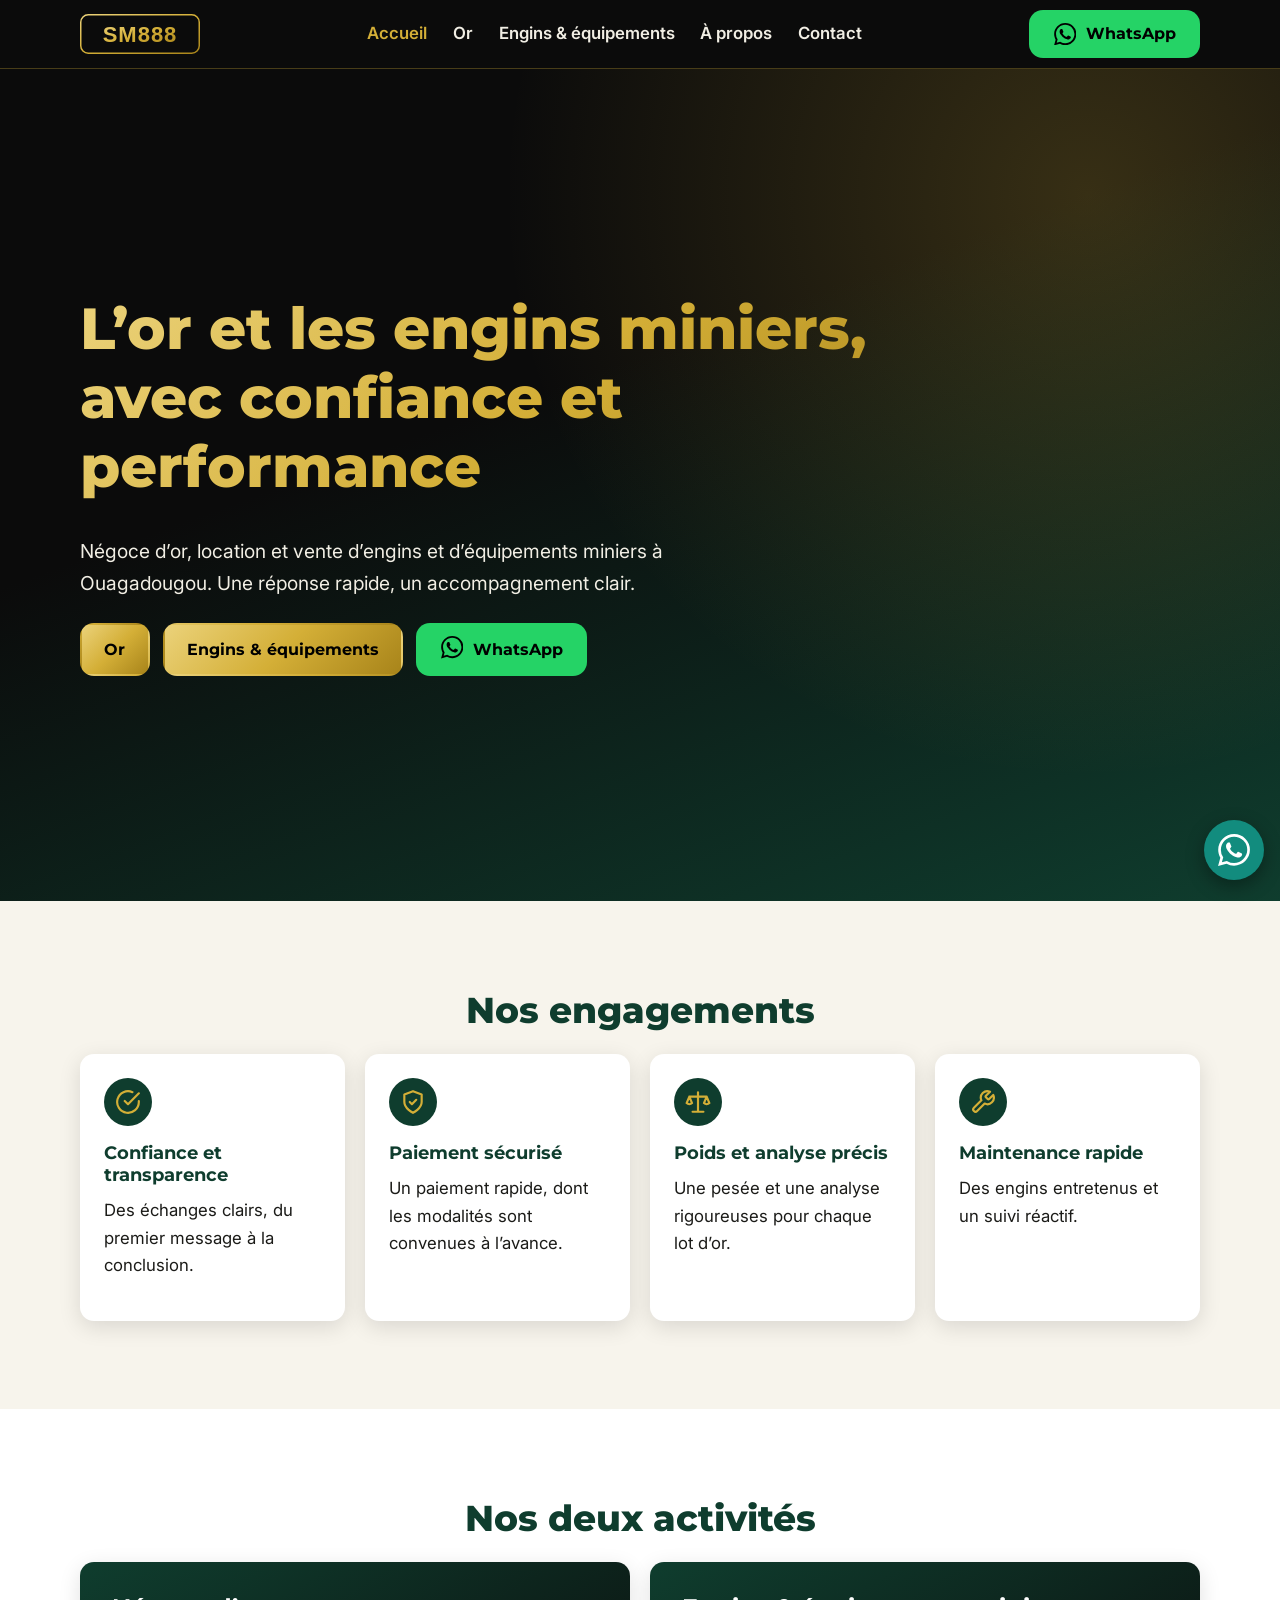
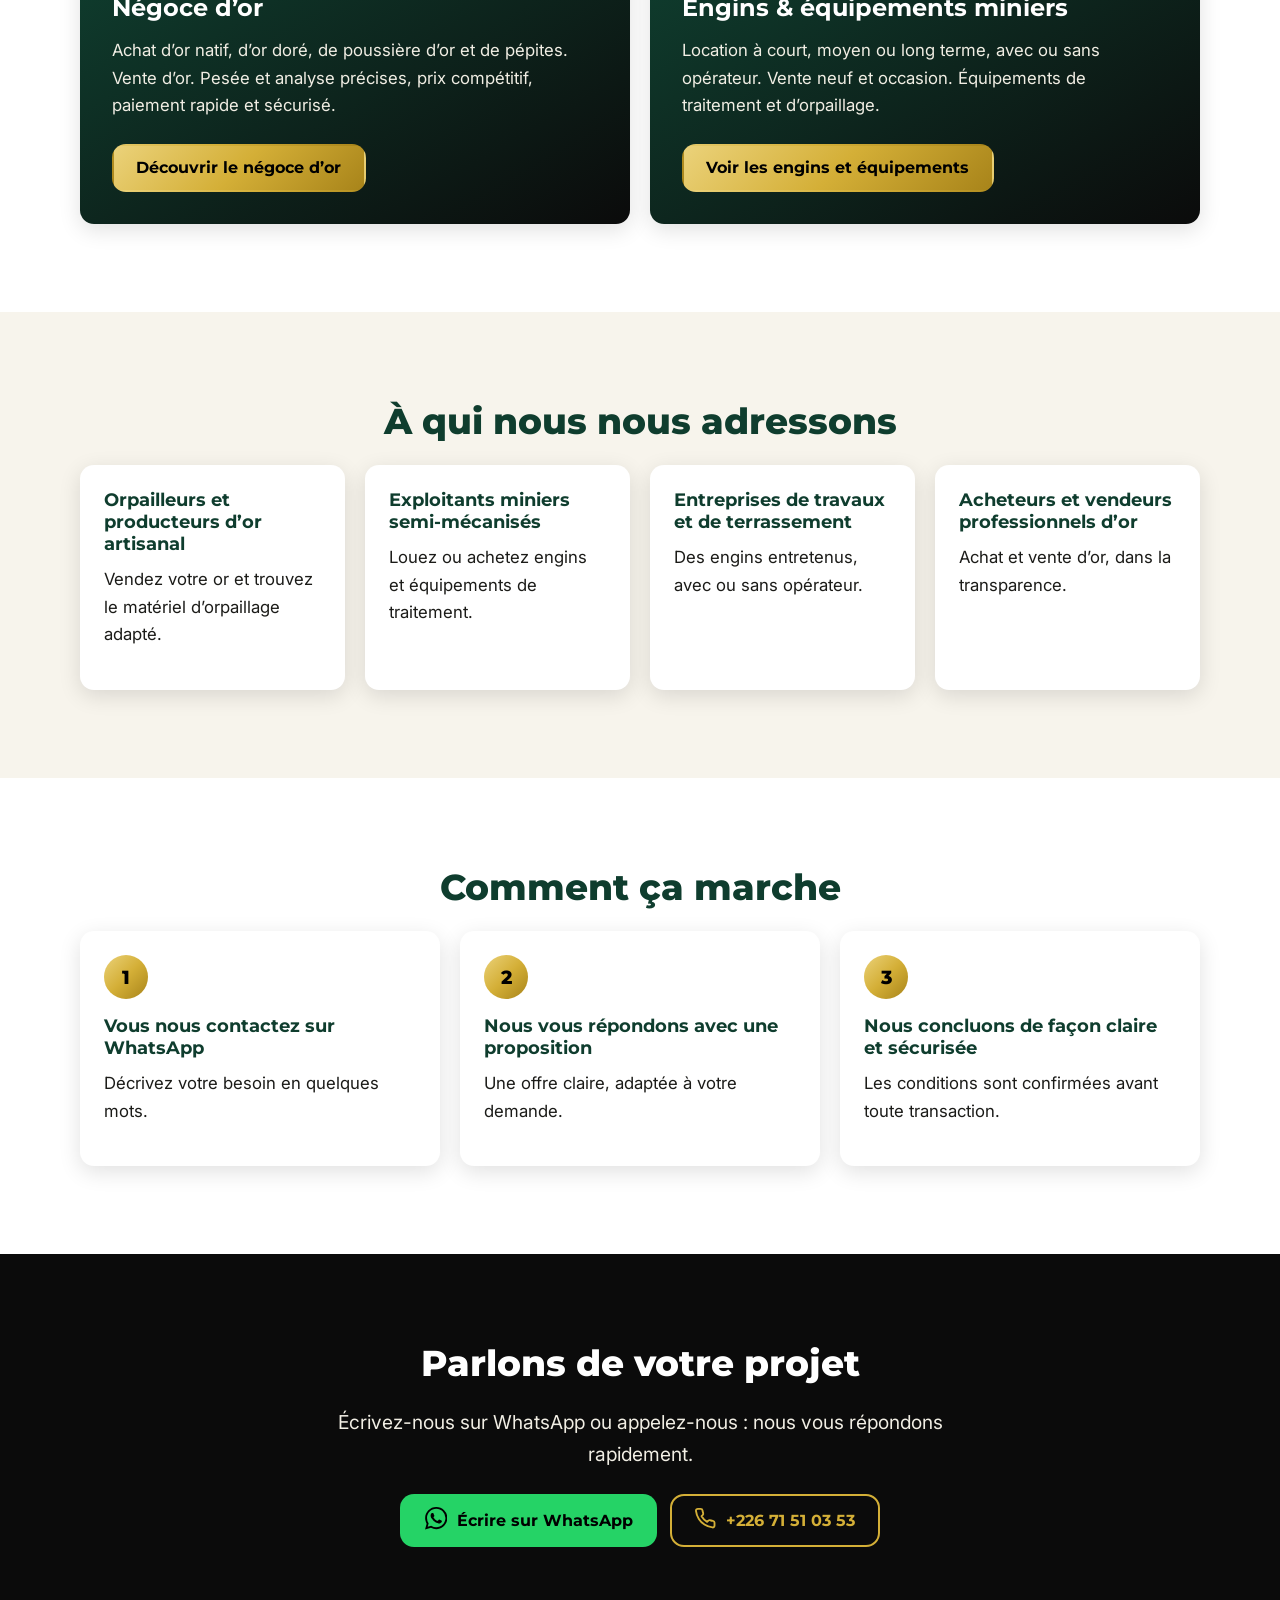
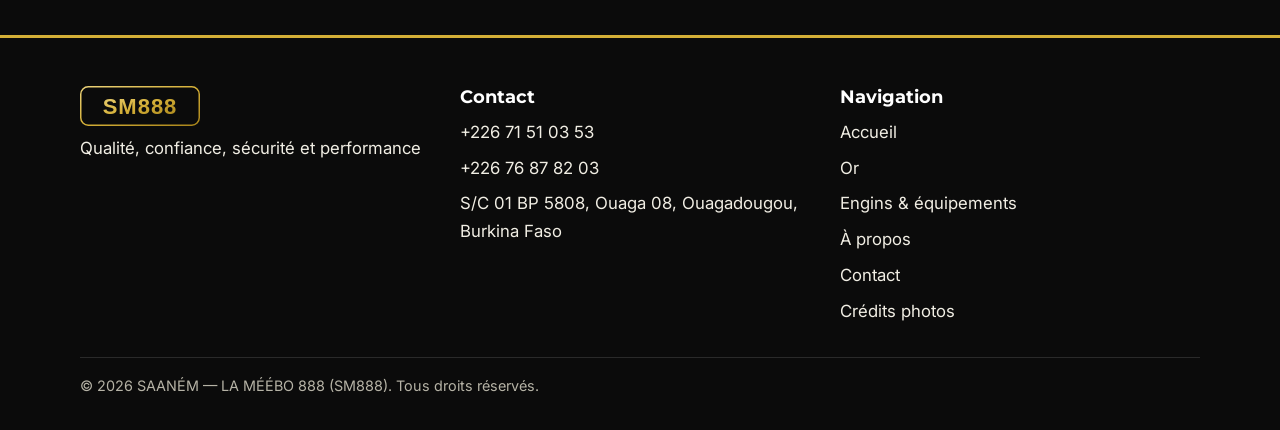
==== index.html @ 6a04d588 "first commit" ====
<!DOCTYPE html>
<html lang="fr">
<head>
<meta charset="utf-8">
<meta name="viewport" content="width=device-width,initial-scale=1">
<title>SM888 — Négoce d’or et engins miniers à Ouagadougou</title>
<meta name="description" content="SAANÉM — LA MÉÉBO 888 (SM888) : achat et vente d’or, location et vente d’engins et d’équipements miniers à Ouagadougou. Contactez-nous sur WhatsApp.">
<meta property="og:title" content="SM888 — Négoce d’or et engins miniers à Ouagadougou">
<meta property="og:description" content="SAANÉM — LA MÉÉBO 888 (SM888) : achat et vente d’or, location et vente d’engins et d’équipements miniers à Ouagadougou. Contactez-nous sur WhatsApp.">
<meta property="og:type" content="website">
<meta property="og:locale" content="fr_FR">
<meta property="og:image" content="assets/img/og.webp">
<link rel="icon" href="assets/favicon.svg" type="image/svg+xml">
<link rel="preconnect" href="https://fonts.googleapis.com">
<link rel="preconnect" href="https://fonts.gstatic.com" crossorigin>
<link rel="stylesheet" href="https://fonts.googleapis.com/css2?family=Inter:wght@400;600&family=Montserrat:wght@700;800&display=swap">
<link rel="stylesheet" href="css/style.css">
<script type="application/ld+json">{"@context":"https://schema.org","@type":"LocalBusiness","name":"SAANÉM — LA MÉÉBO 888 (SM888)","description":"Négoce d’or, location et vente d’engins et d’équipements miniers.","telephone":["+22671510353","+22676878203"],"address":{"@type":"PostalAddress","streetAddress":"S/C 01 BP 5808, Ouaga 08","addressLocality":"Ouagadougou","addressCountry":"BF"}}</script>
</head>
<body>
<a class="skip" href="#main">Aller au contenu</a>
<main id="main">

<section class="hero dark"><div class="wrap">
<h1>L’or et les engins miniers, avec confiance et performance</h1>
<p class="lead">Négoce d’or, location et vente d’engins et d’équipements miniers à Ouagadougou. Une réponse rapide, un accompagnement clair.</p>
<div class="actions">
<a class="btn btn-gold" href="or.html">Or</a>
<a class="btn btn-gold" href="engins.html">Engins &amp; équipements</a>
<a class="btn btn-wa" data-wa="general"><span data-icon="wa"></span>WhatsApp</a>
</div>
</div></section>

<section class="sec alt" aria-labelledby="t-eng"><div class="wrap">
<h2 id="t-eng" class="center">Nos engagements</h2>
<div class="grid">
<div class="card reveal"><span class="ico" data-icon="check"></span><h3>Confiance et transparence</h3><p>Des échanges clairs, du premier message à la conclusion.</p></div>
<div class="card reveal"><span class="ico" data-icon="shield"></span><h3>Paiement sécurisé</h3><p>Un paiement rapide, dont les modalités sont convenues à l’avance.</p></div>
<div class="card reveal"><span class="ico" data-icon="scale"></span><h3>Poids et analyse précis</h3><p>Une pesée et une analyse rigoureuses pour chaque lot d’or.</p></div>
<div class="card reveal"><span class="ico" data-icon="wrench"></span><h3>Maintenance rapide</h3><p>Des engins entretenus et un suivi réactif.</p></div>
</div></div></section>

<section class="sec" aria-labelledby="t-act"><div class="wrap">
<h2 id="t-act" class="center">Nos deux activités</h2>
<div class="grid g2">
<article class="card act reveal"><h3>Négoce d’or</h3><p>Achat d’or natif, d’or doré, de poussière d’or et de pépites. Vente d’or. Pesée et analyse précises, prix compétitif, paiement rapide et sécurisé.</p><div class="actions"><a class="btn btn-gold" href="or.html">Découvrir le négoce d’or</a></div></article>
<article class="card act reveal"><h3>Engins &amp; équipements miniers</h3><p>Location à court, moyen ou long terme, avec ou sans opérateur. Vente neuf et occasion. Équipements de traitement et d’orpaillage.</p><div class="actions"><a class="btn btn-gold" href="engins.html">Voir les engins et équipements</a></div></article>
</div></div></section>

<section class="sec alt" aria-labelledby="t-cib"><div class="wrap">
<h2 id="t-cib" class="center">À qui nous nous adressons</h2>
<div class="grid">
<div class="card reveal"><h3>Orpailleurs et producteurs d’or artisanal</h3><p>Vendez votre or et trouvez le matériel d’orpaillage adapté.</p></div>
<div class="card reveal"><h3>Exploitants miniers semi-mécanisés</h3><p>Louez ou achetez engins et équipements de traitement.</p></div>
<div class="card reveal"><h3>Entreprises de travaux et de terrassement</h3><p>Des engins entretenus, avec ou sans opérateur.</p></div>
<div class="card reveal"><h3>Acheteurs et vendeurs professionnels d’or</h3><p>Achat et vente d’or, dans la transparence.</p></div>
</div></div></section>

<section class="sec" aria-labelledby="t-etp"><div class="wrap">
<h2 id="t-etp" class="center">Comment ça marche</h2>
<ol class="grid etapes">
<li class="card reveal"><h3>Vous nous contactez sur WhatsApp</h3><p>Décrivez votre besoin en quelques mots.</p></li>
<li class="card reveal"><h3>Nous vous répondons avec une proposition</h3><p>Une offre claire, adaptée à votre demande.</p></li>
<li class="card reveal"><h3>Nous concluons de façon claire et sécurisée</h3><p>Les conditions sont confirmées avant toute transaction.</p></li>
</ol></div></section>

<section class="sec dark center" aria-labelledby="t-cta"><div class="wrap">
<h2 id="t-cta">Parlons de votre projet</h2>
<p class="lead">Écrivez-nous sur WhatsApp ou appelez-nous : nous vous répondons rapidement.</p>
<div class="actions">
<a class="btn btn-wa" data-wa="general"><span data-icon="wa"></span>Écrire sur WhatsApp</a>
<a class="btn btn-line" data-tel="1"><span data-icon="phone"></span><span data-cfg="PHONE_1"></span></a>
</div></div></section>

</main>
<script src="js/config.js"></script>

<script src="js/main.js"></script>
</body>
</html>
---- css/style.css ----
/* SM888 — feuille de style. Couleurs, espacements et tailles : modifier les variables ci-dessous. */
:root{--noir:#0B0B0B;--vert:#0F3D2E;--or:#D4AF37;--ivoire:#F7F4EC;--txt:#1b1b18;--mut:#55554e;--wa:#128C7E;--wa2:#25D366;
--grad:linear-gradient(135deg,#EBD27A,#D4AF37 50%,#A8841A);--r:14px;--ombre:0 6px 22px rgba(0,0,0,.12);
--t-s:.9rem;--t-m:1.05rem;--t-l:clamp(1.5rem,4vw,2.25rem);--t-xl:clamp(2rem,7vw,3.6rem);--esp:clamp(3rem,8vw,5.5rem);
--ft:'Montserrat',system-ui,sans-serif;--fb:'Inter',system-ui,sans-serif}
*,*::before,*::after{box-sizing:border-box}
[hidden]{display:none!important}
html{scroll-behavior:smooth}
body{margin:0;font:400 var(--t-m)/1.65 var(--fb);color:var(--txt);background:#fff;padding-bottom:72px}
img,svg{max-width:100%}
h1,h2,h3{font-family:var(--ft);line-height:1.2;margin:0 0 .6em;color:var(--vert)}
h1{font-size:var(--t-xl);font-weight:800}h2{font-size:var(--t-l);font-weight:800}h3{font-size:1.15rem;font-weight:700}
p{margin:0 0 1em}a{color:inherit}.mut{color:var(--mut)}
:focus-visible{outline:3px solid var(--vert);outline-offset:3px}
.dark :focus-visible,.dark:focus-visible{outline-color:var(--or)}
.skip{position:absolute;left:-999px;background:var(--or);color:#000;padding:.7rem 1rem;z-index:100}.skip:focus{left:8px;top:8px}
.wrap{width:min(1120px,100% - 2.5rem);margin-inline:auto}
.sec{padding-block:var(--esp)}.alt{background:var(--ivoire)}
.dark{background:var(--noir);color:#f1eee4}.dark h2,.dark h3{color:#fff}
.hero h1,.or-txt{background:var(--grad);-webkit-background-clip:text;background-clip:text;color:transparent}
.center{text-align:center}.lead{font-size:1.2rem;max-width:40rem}.center .lead{margin-inline:auto}
/* En-tête et menu */
.site-h{position:sticky;top:0;z-index:50;border-bottom:1px solid rgba(212,175,55,.3)}
.site-h .wrap{display:flex;align-items:center;justify-content:space-between;min-height:68px;gap:1rem}
.logo img{display:block;height:40px;width:auto}
.burger{min-width:48px;min-height:48px;background:none;border:1px solid var(--or);border-radius:var(--r);color:var(--or);cursor:pointer}
.nav{display:none;position:absolute;top:100%;left:0;right:0;background:var(--noir);flex-direction:column;padding:1rem 1.25rem 1.5rem;border-bottom:1px solid rgba(212,175,55,.3)}
.nav.open{display:flex}
.nav a{display:flex;align-items:center;min-height:48px;text-decoration:none;font-weight:600;padding-inline:.6rem;border-radius:8px}
.nav a[aria-current=page],.nav a:hover{color:var(--or)}
.h-wa{display:none}
@media(min-width:960px){.burger{display:none}.nav{display:flex;position:static;flex-direction:row;padding:0;border:0;background:none;gap:.4rem}.h-wa{display:inline-flex}}
/* Icônes */
svg.i{width:1.4em;height:1.4em;fill:none;stroke:currentColor;stroke-width:2;stroke-linecap:round;stroke-linejoin:round;flex:none}
svg.i.f{fill:currentColor;stroke:none}
.ico{width:48px;height:48px;border-radius:50%;background:var(--vert);color:var(--or);display:grid;place-items:center;margin-bottom:1rem}
.ico svg{width:26px;height:26px}
/* Boutons */
.btn{display:inline-flex;align-items:center;justify-content:center;gap:.6rem;min-height:48px;padding:.7rem 1.4rem;border-radius:var(--r);font:700 1rem var(--ft);text-decoration:none;border:2px solid transparent;cursor:pointer;text-align:center;transition:transform .2s,box-shadow .2s}
.btn:hover{transform:translateY(-2px);box-shadow:var(--ombre)}
.btn-gold{background:var(--grad);color:#000}
.btn-line{border-color:var(--vert);color:var(--vert)}.dark .btn-line{border-color:var(--or);color:var(--or)}
.btn-wa{background:var(--wa2);color:#000}
.actions{display:flex;flex-wrap:wrap;gap:.8rem;margin-top:1.5rem}.center .actions{justify-content:center}
/* Sections */
.hero{min-height:calc(100vh - 68px);min-height:calc(100svh - 68px);display:flex;align-items:center;background:radial-gradient(circle at 85% 15%,rgba(212,175,55,.22),transparent 45%),linear-gradient(160deg,var(--noir) 40%,var(--vert))}
.hero h1{max-width:16em}.hero-s{min-height:0;padding-block:var(--esp)}
.grid{display:grid;gap:1.25rem;grid-template-columns:repeat(auto-fit,minmax(min(100%,250px),1fr))}
.g2{grid-template-columns:repeat(auto-fit,minmax(min(100%,320px),1fr))}
.card{background:#fff;border-radius:var(--r);box-shadow:var(--ombre);padding:1.5rem;transition:transform .25s,box-shadow .25s}
.card:hover{transform:translateY(-4px);box-shadow:0 12px 30px rgba(0,0,0,.18)}
.act{background:linear-gradient(150deg,var(--vert),var(--noir));color:#f1eee4;padding:2rem}.act h3{color:#fff;font-size:1.5rem}
.etapes{list-style:none;padding:0;margin:0;counter-reset:e}.etapes li{counter-increment:e}
.etapes li::before{content:counter(e);display:grid;place-items:center;width:44px;height:44px;border-radius:50%;background:var(--grad);color:#000;font:800 1.2rem var(--ft);margin-bottom:1rem}
.liste{padding-left:1.2rem;margin:0 0 1em}.liste li{margin-bottom:.4rem}
.encart{border-left:5px solid var(--or);background:var(--ivoire);padding:1.5rem;border-radius:var(--r)}
/* Catalogue */
.fg{display:flex;flex-wrap:wrap;gap:.6rem;align-items:center;margin-bottom:.8rem}
.chip{min-height:44px;padding:0 1.1rem;border-radius:99px;border:2px solid var(--vert);background:#fff;color:var(--vert);font:600 var(--t-s) var(--fb);cursor:pointer}
.chip[aria-pressed=true]{background:var(--vert);color:#fff}
.prod{padding:0;display:flex;flex-direction:column;overflow:hidden}
.prod img{display:block;width:100%;height:auto;aspect-ratio:4/3;object-fit:cover}
.corps{padding:1.2rem;display:flex;flex-direction:column;gap:.4rem;flex:1}.corps p{margin:0}.corps .actions{margin-top:auto;padding-top:.8rem}
.badges{display:flex;flex-wrap:wrap;gap:.4rem}
.badge{font:700 .75rem/1 var(--ft);padding:.45rem .7rem;border-radius:99px;background:var(--vert);color:#fff}.badge.o{background:var(--or);color:#000}
.prix{font-weight:700;color:var(--vert)}
/* FAQ */
details{background:#fff;border-radius:var(--r);box-shadow:var(--ombre);margin-bottom:.8rem}
summary{cursor:pointer;min-height:48px;padding:.9rem 1.2rem;font-weight:600;list-style:none;display:flex;justify-content:space-between;align-items:center;gap:1rem}
summary::-webkit-details-marker{display:none}summary::after{content:"+";font-size:1.5rem;color:var(--vert)}
details[open] summary::after{content:"–"}details p{padding:0 1.2rem;margin:0 0 1.2rem}
/* Formulaire */
form{display:grid;gap:1rem}label{font-weight:600;display:grid;gap:.35rem}
input,select,textarea{font:inherit;min-height:48px;padding:.6rem .8rem;border:2px solid #9d9a8c;border-radius:10px;width:100%;background:#fff;color:var(--txt)}
[aria-invalid=true]{border-color:#b00020}
.msg{padding:1rem;border-radius:var(--r);font-weight:600}.msg.ok{background:#e3f4e8;color:#0b4a1f}.msg.ko{background:#fde8ea;color:#7a0016}
address{font-style:normal}
/* Pied de page, barre mobile, bouton flottant */
.site-f{padding-block:3rem 2rem;border-top:3px solid var(--or)}.site-f .grid{margin-bottom:1.5rem}
.site-f a{text-decoration:none}.site-f a:hover{color:var(--or)}.site-f ul{list-style:none;padding:0;margin:0}.site-f li{margin-bottom:.5rem}
.copy{font-size:var(--t-s);color:#b6b3a6;border-top:1px solid #2a2a2a;padding-top:1rem;margin:0}
.mbar{position:fixed;inset:auto 0 0;z-index:55;display:flex;gap:.6rem;padding:.6rem;border-top:1px solid rgba(212,175,55,.4)}.mbar .btn{flex:1}
.wa-float{position:fixed;right:16px;bottom:84px;z-index:60;width:60px;height:60px;border-radius:50%;background:var(--wa);color:#fff;display:grid;place-items:center;box-shadow:0 6px 18px rgba(0,0,0,.35);animation:pulse 2.8s infinite}
.wa-float svg{width:32px;height:32px}
@keyframes pulse{0%{box-shadow:0 0 0 0 rgba(18,140,126,.55)}70%,100%{box-shadow:0 0 0 16px rgba(18,140,126,0)}}
@media(min-width:768px){.mbar{display:none}body{padding-bottom:0}.wa-float{bottom:20px}}
/* Apparition douce au défilement */
html.js .reveal{opacity:0;transform:translateY(8px);transition:opacity .3s,transform .3s}html.js .reveal.in{opacity:1;transform:none}
@media(prefers-reduced-motion:reduce){*,*::before,*::after{animation:none!important;transition:none!important;scroll-behavior:auto!important}html.js .reveal{opacity:1;transform:none}}
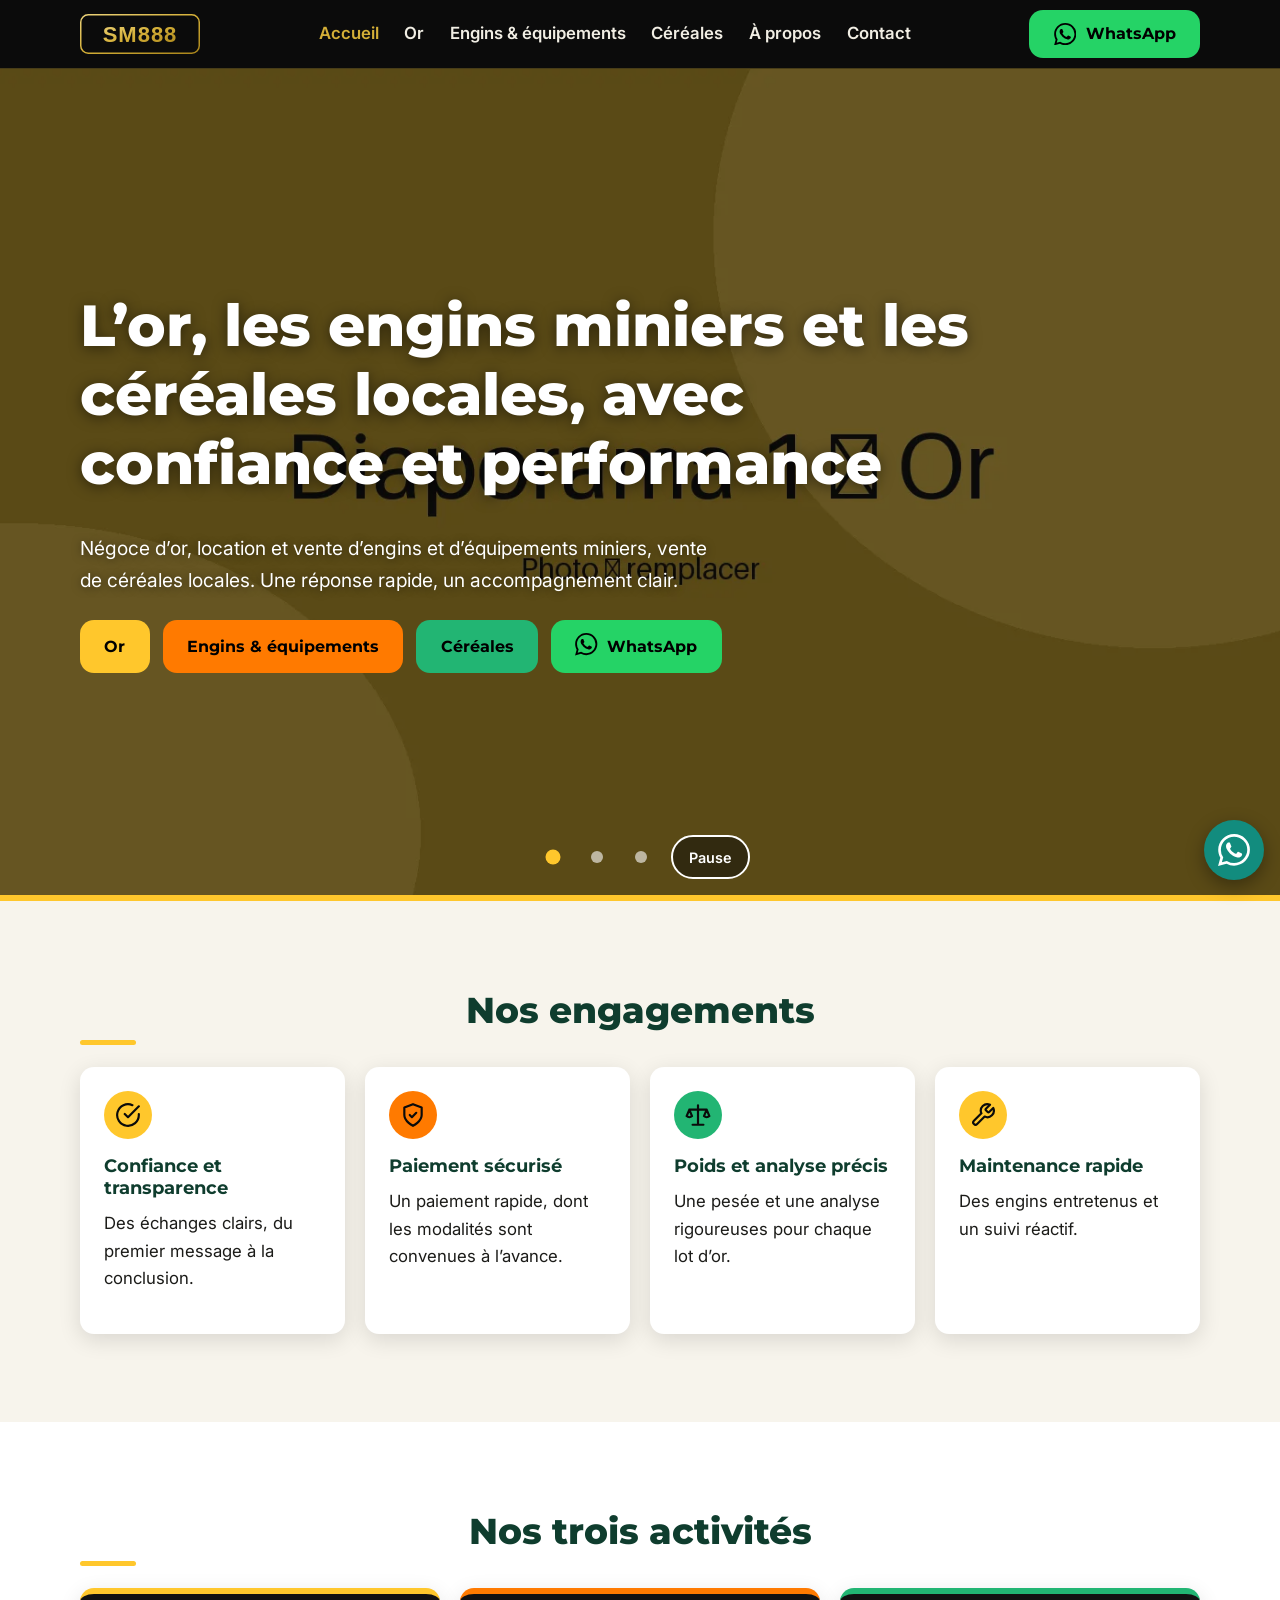
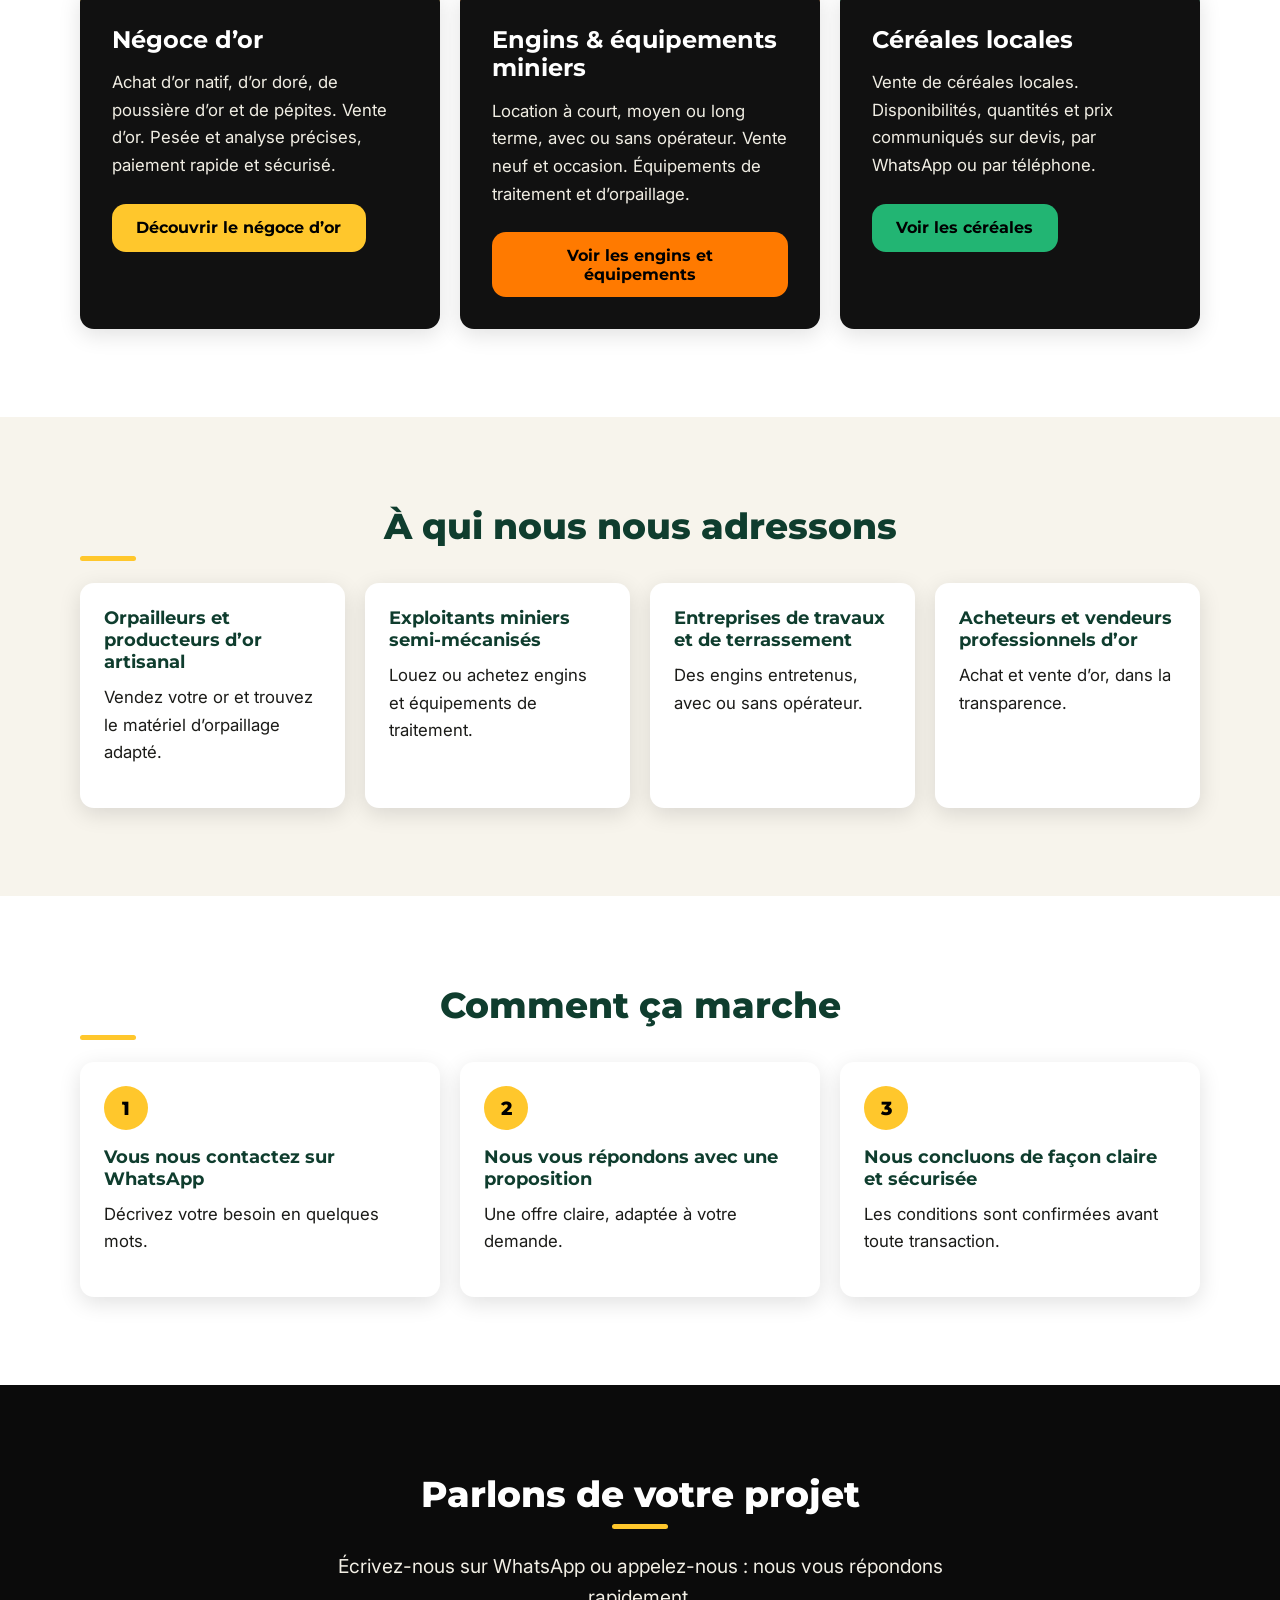
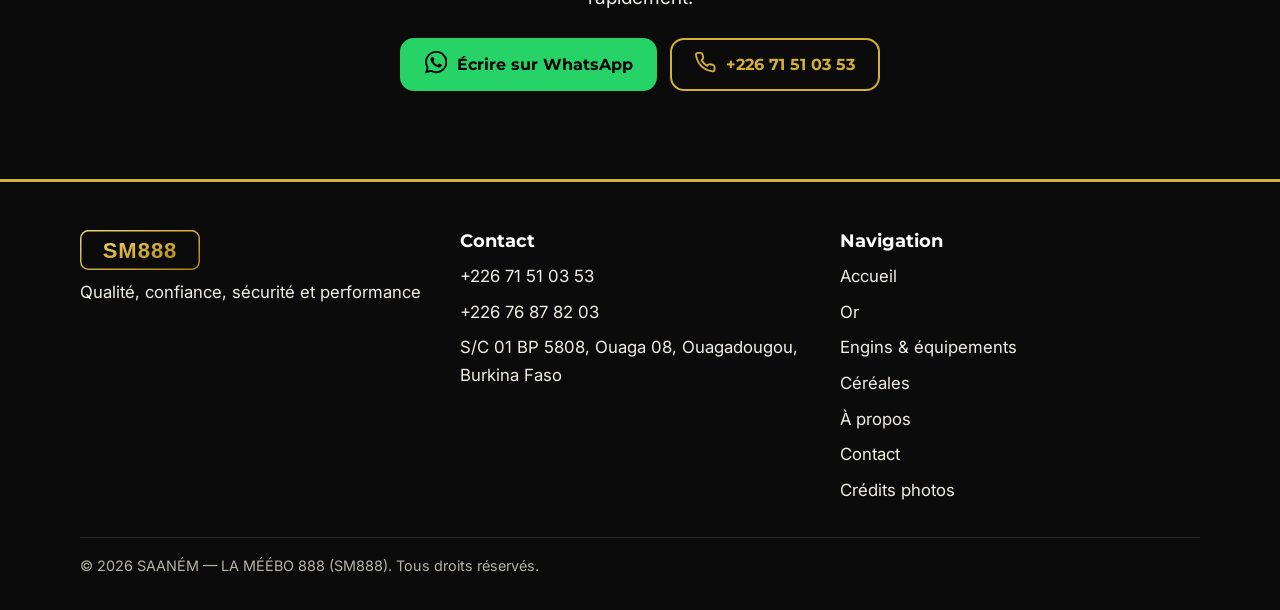
==== commit 625284ac: "cereal commit" ====
--- a/index.html
+++ b/index.html
@@ -3,10 +3,10 @@
 <head>
 <meta charset="utf-8">
 <meta name="viewport" content="width=device-width,initial-scale=1">
-<title>SM888 — Négoce d’or et engins miniers à Ouagadougou</title>
-<meta name="description" content="SAANÉM — LA MÉÉBO 888 (SM888) : achat et vente d’or, location et vente d’engins et d’équipements miniers à Ouagadougou. Contactez-nous sur WhatsApp.">
-<meta property="og:title" content="SM888 — Négoce d’or et engins miniers à Ouagadougou">
-<meta property="og:description" content="SAANÉM — LA MÉÉBO 888 (SM888) : achat et vente d’or, location et vente d’engins et d’équipements miniers à Ouagadougou. Contactez-nous sur WhatsApp.">
+<title>SM888 — Or, engins miniers et céréales locales à Ouagadougou</title>
+<meta name="description" content="SAANÉM — LA MÉÉBO 888 (SM888) : achat et vente d’or, engins et équipements miniers, céréales locales à Ouagadougou. Contactez-nous sur WhatsApp.">
+<meta property="og:title" content="SM888 — Or, engins miniers et céréales locales à Ouagadougou">
+<meta property="og:description" content="SAANÉM — LA MÉÉBO 888 (SM888) : achat et vente d’or, engins et équipements miniers, céréales locales à Ouagadougou. Contactez-nous sur WhatsApp.">
 <meta property="og:type" content="website">
 <meta property="og:locale" content="fr_FR">
 <meta property="og:image" content="assets/img/og.webp">
@@ -15,21 +15,30 @@
 <link rel="preconnect" href="https://fonts.gstatic.com" crossorigin>
 <link rel="stylesheet" href="https://fonts.googleapis.com/css2?family=Inter:wght@400;600&family=Montserrat:wght@700;800&display=swap">
 <link rel="stylesheet" href="css/style.css">
-<script type="application/ld+json">{"@context":"https://schema.org","@type":"LocalBusiness","name":"SAANÉM — LA MÉÉBO 888 (SM888)","description":"Négoce d’or, location et vente d’engins et d’équipements miniers.","telephone":["+22671510353","+22676878203"],"address":{"@type":"PostalAddress","streetAddress":"S/C 01 BP 5808, Ouaga 08","addressLocality":"Ouagadougou","addressCountry":"BF"}}</script>
+<script type="application/ld+json">{"@context":"https://schema.org","@type":"LocalBusiness","name":"SAANÉM — LA MÉÉBO 888 (SM888)","description":"Négoce d’or, engins et équipements miniers, vente de céréales locales.","telephone":["+22671510353","+22676878203"],"address":{"@type":"PostalAddress","streetAddress":"S/C 01 BP 5808, Ouaga 08","addressLocality":"Ouagadougou","addressCountry":"BF"}}</script>
 </head>
 <body>
 <a class="skip" href="#main">Aller au contenu</a>
 <main id="main">
 
-<section class="hero dark"><div class="wrap">
-<h1>L’or et les engins miniers, avec confiance et performance</h1>
-<p class="lead">Négoce d’or, location et vente d’engins et d’équipements miniers à Ouagadougou. Une réponse rapide, un accompagnement clair.</p>
+<section class="hero hero-show dark" aria-label="Nos activités en images">
+<div class="slides">
+<img class="on" src="assets/img/hero-accueil-1.webp" width="1600" height="900" alt="" fetchpriority="high">
+<img src="assets/img/hero-accueil-2.webp" width="1600" height="900" alt="" loading="lazy">
+<img src="assets/img/hero-accueil-3.webp" width="1600" height="900" alt="" loading="lazy">
+</div>
+<div class="wrap">
+<h1>L’or, les engins miniers et les céréales locales, avec confiance et performance</h1>
+<p class="lead">Négoce d’or, location et vente d’engins et d’équipements miniers, vente de céréales locales. Une réponse rapide, un accompagnement clair.</p>
 <div class="actions">
-<a class="btn btn-gold" href="or.html">Or</a>
-<a class="btn btn-gold" href="engins.html">Engins &amp; équipements</a>
+<a class="btn btn-c" style="--c:var(--vif-or)" href="or.html">Or</a>
+<a class="btn btn-c" style="--c:var(--vif-orange)" href="engins.html">Engins &amp; équipements</a>
+<a class="btn btn-c" style="--c:var(--vif-vert)" href="cereales.html">Céréales</a>
 <a class="btn btn-wa" data-wa="general"><span data-icon="wa"></span>WhatsApp</a>
 </div>
-</div></section>
+</div>
+<div class="show-ctl"><div class="dots"><button type="button" aria-label="Image 1 sur 3" aria-current="true"></button><button type="button" aria-label="Image 2 sur 3" aria-current="false"></button><button type="button" aria-label="Image 3 sur 3" aria-current="false"></button></div><button class="pause" type="button" aria-label="Mettre le diaporama en pause">Pause</button></div>
+</section>
 
 <section class="sec alt" aria-labelledby="t-eng"><div class="wrap">
 <h2 id="t-eng" class="center">Nos engagements</h2>
@@ -41,10 +50,11 @@
 </div></div></section>
 
 <section class="sec" aria-labelledby="t-act"><div class="wrap">
-<h2 id="t-act" class="center">Nos deux activités</h2>
-<div class="grid g2">
-<article class="card act reveal"><h3>Négoce d’or</h3><p>Achat d’or natif, d’or doré, de poussière d’or et de pépites. Vente d’or. Pesée et analyse précises, prix compétitif, paiement rapide et sécurisé.</p><div class="actions"><a class="btn btn-gold" href="or.html">Découvrir le négoce d’or</a></div></article>
-<article class="card act reveal"><h3>Engins &amp; équipements miniers</h3><p>Location à court, moyen ou long terme, avec ou sans opérateur. Vente neuf et occasion. Équipements de traitement et d’orpaillage.</p><div class="actions"><a class="btn btn-gold" href="engins.html">Voir les engins et équipements</a></div></article>
+<h2 id="t-act" class="center">Nos trois activités</h2>
+<div class="grid">
+<article class="card act reveal" style="--c:var(--vif-or)"><h3>Négoce d’or</h3><p>Achat d’or natif, d’or doré, de poussière d’or et de pépites. Vente d’or. Pesée et analyse précises, paiement rapide et sécurisé.</p><div class="actions"><a class="btn btn-c" href="or.html">Découvrir le négoce d’or</a></div></article>
+<article class="card act reveal" style="--c:var(--vif-orange)"><h3>Engins &amp; équipements miniers</h3><p>Location à court, moyen ou long terme, avec ou sans opérateur. Vente neuf et occasion. Équipements de traitement et d’orpaillage.</p><div class="actions"><a class="btn btn-c" href="engins.html">Voir les engins et équipements</a></div></article>
+<article class="card act reveal" style="--c:var(--vif-vert)"><h3>Céréales locales</h3><p>Vente de céréales locales. Disponibilités, quantités et prix communiqués sur devis, par WhatsApp ou par téléphone.</p><div class="actions"><a class="btn btn-c" href="cereales.html">Voir les céréales</a></div></article>
 </div></div></section>
 
 <section class="sec alt" aria-labelledby="t-cib"><div class="wrap">
--- a/css/style.css
+++ b/css/style.css
@@ -17,7 +17,7 @@
 .wrap{width:min(1120px,100% - 2.5rem);margin-inline:auto}
 .sec{padding-block:var(--esp)}.alt{background:var(--ivoire)}
 .dark{background:var(--noir);color:#f1eee4}.dark h2,.dark h3{color:#fff}
-.hero h1,.or-txt{background:var(--grad);-webkit-background-clip:text;background-clip:text;color:transparent}
+.or-txt{background:var(--grad);-webkit-background-clip:text;background-clip:text;color:transparent}
 .center{text-align:center}.lead{font-size:1.2rem;max-width:40rem}.center .lead{margin-inline:auto}
 /* En-tête et menu */
 .site-h{position:sticky;top:0;z-index:50;border-bottom:1px solid rgba(212,175,55,.3)}
@@ -29,11 +29,11 @@
 .nav a{display:flex;align-items:center;min-height:48px;text-decoration:none;font-weight:600;padding-inline:.6rem;border-radius:8px}
 .nav a[aria-current=page],.nav a:hover{color:var(--or)}
 .h-wa{display:none}
-@media(min-width:960px){.burger{display:none}.nav{display:flex;position:static;flex-direction:row;padding:0;border:0;background:none;gap:.4rem}.h-wa{display:inline-flex}}
+@media(min-width:1100px){.burger{display:none}.nav{display:flex;position:static;flex-direction:row;padding:0;border:0;background:none;gap:.4rem}.h-wa{display:inline-flex}}
 /* Icônes */
 svg.i{width:1.4em;height:1.4em;fill:none;stroke:currentColor;stroke-width:2;stroke-linecap:round;stroke-linejoin:round;flex:none}
 svg.i.f{fill:currentColor;stroke:none}
-.ico{width:48px;height:48px;border-radius:50%;background:var(--vert);color:var(--or);display:grid;place-items:center;margin-bottom:1rem}
+.ico{width:48px;height:48px;border-radius:50%;background:var(--acc);color:#0B0B0B;display:grid;place-items:center;margin-bottom:1rem}
 .ico svg{width:26px;height:26px}
 /* Boutons */
 .btn{display:inline-flex;align-items:center;justify-content:center;gap:.6rem;min-height:48px;padding:.7rem 1.4rem;border-radius:var(--r);font:700 1rem var(--ft);text-decoration:none;border:2px solid transparent;cursor:pointer;text-align:center;transition:transform .2s,box-shadow .2s}
@@ -43,15 +43,15 @@
 .btn-wa{background:var(--wa2);color:#000}
 .actions{display:flex;flex-wrap:wrap;gap:.8rem;margin-top:1.5rem}.center .actions{justify-content:center}
 /* Sections */
-.hero{min-height:calc(100vh - 68px);min-height:calc(100svh - 68px);display:flex;align-items:center;background:radial-gradient(circle at 85% 15%,rgba(212,175,55,.22),transparent 45%),linear-gradient(160deg,var(--noir) 40%,var(--vert))}
+.hero{min-height:calc(100vh - 68px);min-height:calc(100svh - 68px);display:flex;align-items:center;background:var(--noir);border-bottom:6px solid var(--acc)}
 .hero h1{max-width:16em}.hero-s{min-height:0;padding-block:var(--esp)}
 .grid{display:grid;gap:1.25rem;grid-template-columns:repeat(auto-fit,minmax(min(100%,250px),1fr))}
 .g2{grid-template-columns:repeat(auto-fit,minmax(min(100%,320px),1fr))}
 .card{background:#fff;border-radius:var(--r);box-shadow:var(--ombre);padding:1.5rem;transition:transform .25s,box-shadow .25s}
 .card:hover{transform:translateY(-4px);box-shadow:0 12px 30px rgba(0,0,0,.18)}
-.act{background:linear-gradient(150deg,var(--vert),var(--noir));color:#f1eee4;padding:2rem}.act h3{color:#fff;font-size:1.5rem}
+.act{background:#111;border-top:6px solid var(--c);color:#f1eee4;padding:2rem}.act h3{color:#fff;font-size:1.5rem}
 .etapes{list-style:none;padding:0;margin:0;counter-reset:e}.etapes li{counter-increment:e}
-.etapes li::before{content:counter(e);display:grid;place-items:center;width:44px;height:44px;border-radius:50%;background:var(--grad);color:#000;font:800 1.2rem var(--ft);margin-bottom:1rem}
+.etapes li::before{content:counter(e);display:grid;place-items:center;width:44px;height:44px;border-radius:50%;background:var(--acc);color:#000;font:800 1.2rem var(--ft);margin-bottom:1rem}
 .liste{padding-left:1.2rem;margin:0 0 1em}.liste li{margin-bottom:.4rem}
 .encart{border-left:5px solid var(--or);background:var(--ivoire);padding:1.5rem;border-radius:var(--r)}
 /* Catalogue */
@@ -87,3 +87,23 @@
 /* Apparition douce au défilement */
 html.js .reveal{opacity:0;transform:translateY(8px);transition:opacity .3s,transform .3s}html.js .reveal.in{opacity:1;transform:none}
 @media(prefers-reduced-motion:reduce){*,*::before,*::after{animation:none!important;transition:none!important;scroll-behavior:auto!important}html.js .reveal{opacity:1;transform:none}}
+/* Couleurs vives et images d’en-tête */
+:root{--vif-or:#FFC72C;--vif-orange:#FF7A00;--vif-vert:#22B573;--acc:var(--vif-or)}
+body.t-engins{--acc:var(--vif-orange)}body.t-cer{--acc:var(--vif-vert)}
+h2::after{content:"";display:block;width:56px;height:5px;border-radius:3px;background:var(--acc);margin-top:.5rem}.center h2::after{margin-inline:auto}
+.grid>.card:nth-child(3n+2) .ico{background:var(--vif-orange)}.grid>.card:nth-child(3n) .ico{background:var(--vif-vert)}
+.hero h1{color:#fff;text-shadow:0 2px 14px rgba(0,0,0,.5)}.hero .lead{color:#fff;text-shadow:0 1px 8px rgba(0,0,0,.5)}
+.hero-img{background:linear-gradient(rgba(11,11,11,.55),rgba(11,11,11,.55)),var(--bg) center/cover no-repeat var(--noir)}
+.hero-s.hero-img{min-height:clamp(320px,50vh,480px)}
+.hero-show{position:relative;overflow:hidden}.hero-show .wrap{position:relative;z-index:2}
+.hero-show::before{content:"";position:absolute;inset:0;background:rgba(11,11,11,.58);z-index:1}
+.slides{position:absolute;inset:0}.slides img{position:absolute;inset:0;width:100%;height:100%;max-width:none;object-fit:cover;opacity:0;transition:opacity 1s}.slides img.on{opacity:1}
+.show-ctl{position:absolute;z-index:3;left:0;right:0;bottom:84px;display:flex;justify-content:center;align-items:center;gap:.5rem}
+.dots{display:flex}.dots button{width:44px;height:44px;background:none;border:0;cursor:pointer;display:grid;place-items:center}
+.dots button::after{content:"";width:12px;height:12px;border-radius:50%;background:rgba(255,255,255,.6)}.dots button[aria-current=true]::after{background:var(--vif-or);transform:scale(1.25)}
+.pause{min-height:44px;padding:0 1rem;border-radius:99px;border:2px solid #fff;background:rgba(11,11,11,.5);color:#fff;font:600 var(--t-s) var(--fb);cursor:pointer}
+@media(min-width:768px){.show-ctl{bottom:16px}}
+.btn-c{background:var(--c);color:#000}
+.badge.loc{background:var(--vif-orange);color:#000}.badge.vte{background:var(--vif-vert);color:#000}
+.split{display:grid;gap:2rem;grid-template-columns:repeat(auto-fit,minmax(min(100%,320px),1fr));align-items:center}
+.fig{margin:0}.fig img{display:block;width:100%;height:auto;border-radius:var(--r);box-shadow:var(--ombre);border-bottom:6px solid var(--vif-or)}
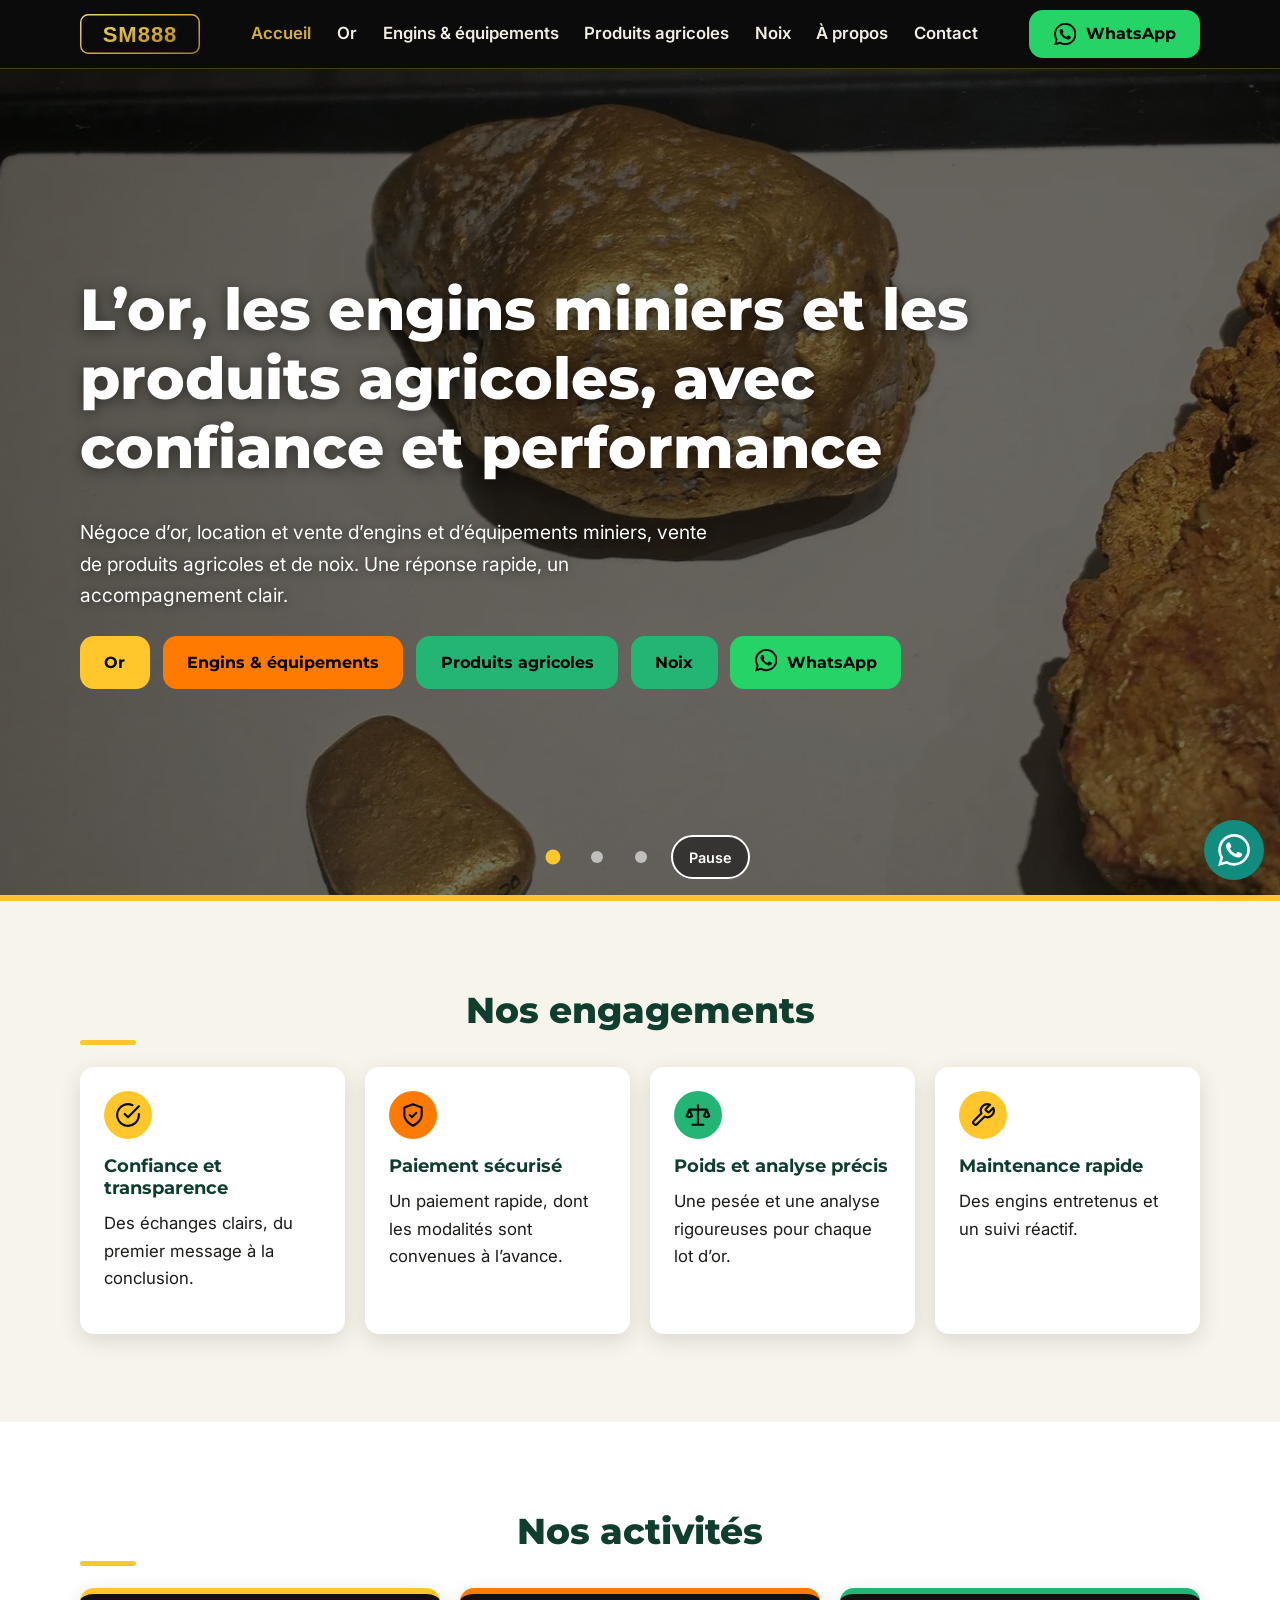
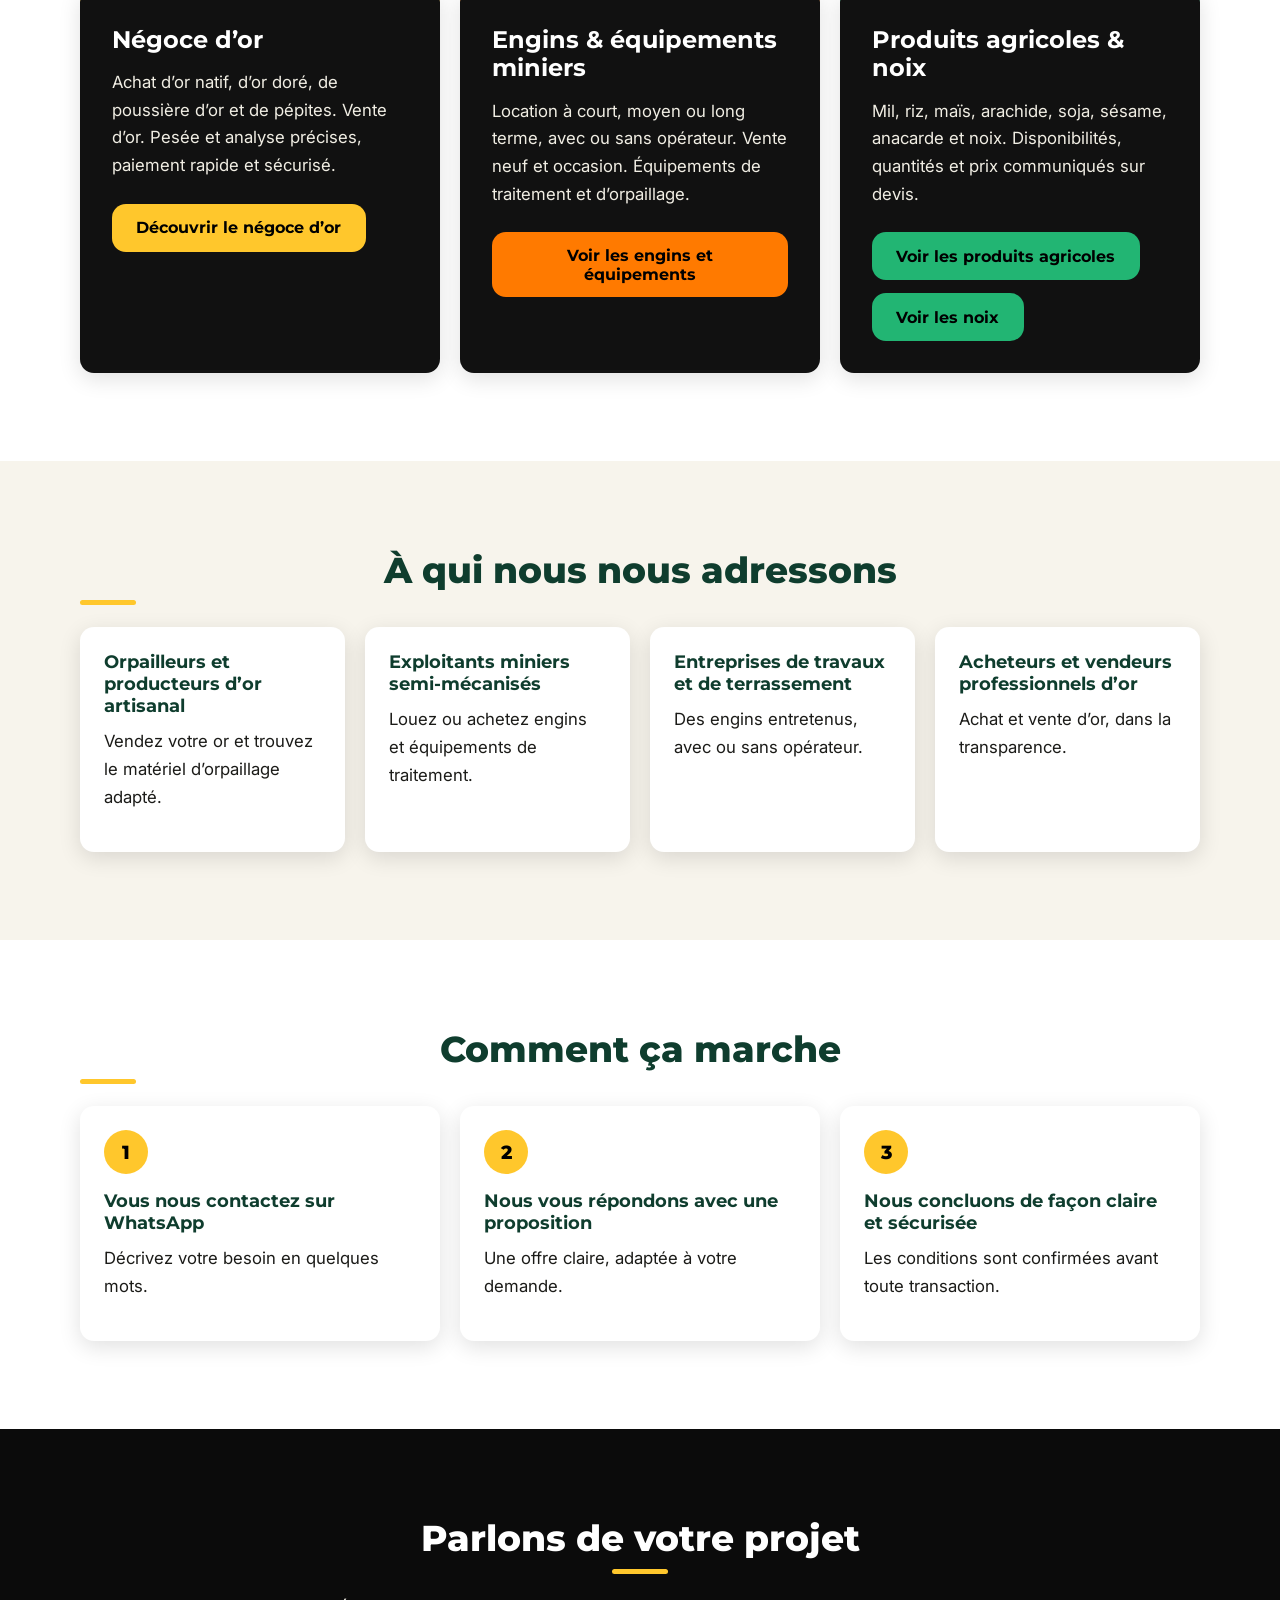
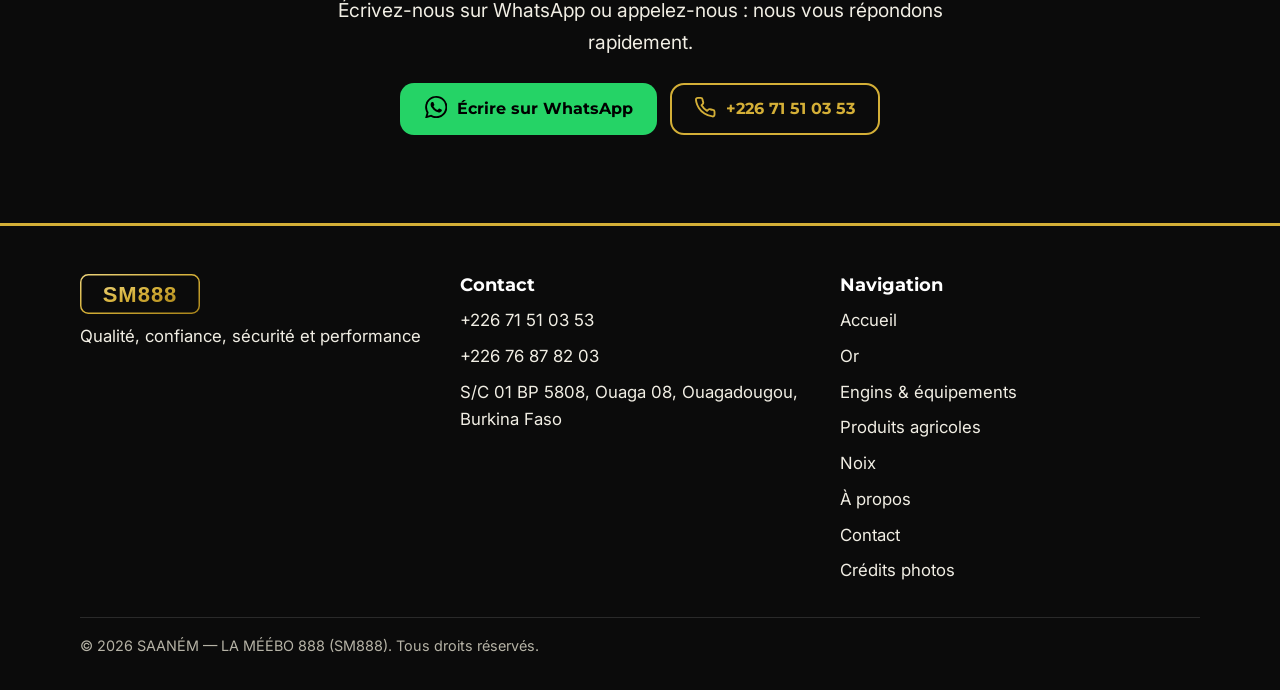
==== commit ca0b3f9e: "produit agricole" ====
--- a/index.html
+++ b/index.html
@@ -3,10 +3,10 @@
 <head>
 <meta charset="utf-8">
 <meta name="viewport" content="width=device-width,initial-scale=1">
-<title>SM888 — Or, engins miniers et céréales locales à Ouagadougou</title>
-<meta name="description" content="SAANÉM — LA MÉÉBO 888 (SM888) : achat et vente d’or, engins et équipements miniers, céréales locales à Ouagadougou. Contactez-nous sur WhatsApp.">
-<meta property="og:title" content="SM888 — Or, engins miniers et céréales locales à Ouagadougou">
-<meta property="og:description" content="SAANÉM — LA MÉÉBO 888 (SM888) : achat et vente d’or, engins et équipements miniers, céréales locales à Ouagadougou. Contactez-nous sur WhatsApp.">
+<title>SM888 — Or, engins miniers et produits agricoles à Ouagadougou</title>
+<meta name="description" content="SAANÉM — LA MÉÉBO 888 (SM888) : achat et vente d’or, engins et équipements miniers, produits agricoles et noix à Ouagadougou.">
+<meta property="og:title" content="SM888 — Or, engins miniers et produits agricoles à Ouagadougou">
+<meta property="og:description" content="SAANÉM — LA MÉÉBO 888 (SM888) : achat et vente d’or, engins et équipements miniers, produits agricoles et noix à Ouagadougou.">
 <meta property="og:type" content="website">
 <meta property="og:locale" content="fr_FR">
 <meta property="og:image" content="assets/img/og.webp">
@@ -15,7 +15,7 @@
 <link rel="preconnect" href="https://fonts.gstatic.com" crossorigin>
 <link rel="stylesheet" href="https://fonts.googleapis.com/css2?family=Inter:wght@400;600&family=Montserrat:wght@700;800&display=swap">
 <link rel="stylesheet" href="css/style.css">
-<script type="application/ld+json">{"@context":"https://schema.org","@type":"LocalBusiness","name":"SAANÉM — LA MÉÉBO 888 (SM888)","description":"Négoce d’or, engins et équipements miniers, vente de céréales locales.","telephone":["+22671510353","+22676878203"],"address":{"@type":"PostalAddress","streetAddress":"S/C 01 BP 5808, Ouaga 08","addressLocality":"Ouagadougou","addressCountry":"BF"}}</script>
+<script type="application/ld+json">{"@context":"https://schema.org","@type":"LocalBusiness","name":"SAANÉM — LA MÉÉBO 888 (SM888)","description":"Négoce d’or, engins et équipements miniers, vente de produits agricoles et de noix.","telephone":["+22671510353","+22676878203"],"address":{"@type":"PostalAddress","streetAddress":"S/C 01 BP 5808, Ouaga 08","addressLocality":"Ouagadougou","addressCountry":"BF"}}</script>
 </head>
 <body>
 <a class="skip" href="#main">Aller au contenu</a>
@@ -28,12 +28,13 @@
 <img src="assets/img/hero-accueil-3.webp" width="1600" height="900" alt="" loading="lazy">
 </div>
 <div class="wrap">
-<h1>L’or, les engins miniers et les céréales locales, avec confiance et performance</h1>
-<p class="lead">Négoce d’or, location et vente d’engins et d’équipements miniers, vente de céréales locales. Une réponse rapide, un accompagnement clair.</p>
+<h1>L’or, les engins miniers et les produits agricoles, avec confiance et performance</h1>
+<p class="lead">Négoce d’or, location et vente d’engins et d’équipements miniers, vente de produits agricoles et de noix. Une réponse rapide, un accompagnement clair.</p>
 <div class="actions">
 <a class="btn btn-c" style="--c:var(--vif-or)" href="or.html">Or</a>
 <a class="btn btn-c" style="--c:var(--vif-orange)" href="engins.html">Engins &amp; équipements</a>
-<a class="btn btn-c" style="--c:var(--vif-vert)" href="cereales.html">Céréales</a>
+<a class="btn btn-c" style="--c:var(--vif-vert)" href="produits-agricoles.html">Produits agricoles</a>
+<a class="btn btn-c" style="--c:var(--vif-vert)" href="noix.html">Noix</a>
 <a class="btn btn-wa" data-wa="general"><span data-icon="wa"></span>WhatsApp</a>
 </div>
 </div>
@@ -50,11 +51,11 @@
 </div></div></section>
 
 <section class="sec" aria-labelledby="t-act"><div class="wrap">
-<h2 id="t-act" class="center">Nos trois activités</h2>
+<h2 id="t-act" class="center">Nos activités</h2>
 <div class="grid">
 <article class="card act reveal" style="--c:var(--vif-or)"><h3>Négoce d’or</h3><p>Achat d’or natif, d’or doré, de poussière d’or et de pépites. Vente d’or. Pesée et analyse précises, paiement rapide et sécurisé.</p><div class="actions"><a class="btn btn-c" href="or.html">Découvrir le négoce d’or</a></div></article>
 <article class="card act reveal" style="--c:var(--vif-orange)"><h3>Engins &amp; équipements miniers</h3><p>Location à court, moyen ou long terme, avec ou sans opérateur. Vente neuf et occasion. Équipements de traitement et d’orpaillage.</p><div class="actions"><a class="btn btn-c" href="engins.html">Voir les engins et équipements</a></div></article>
-<article class="card act reveal" style="--c:var(--vif-vert)"><h3>Céréales locales</h3><p>Vente de céréales locales. Disponibilités, quantités et prix communiqués sur devis, par WhatsApp ou par téléphone.</p><div class="actions"><a class="btn btn-c" href="cereales.html">Voir les céréales</a></div></article>
+<article class="card act reveal" style="--c:var(--vif-vert)"><h3>Produits agricoles &amp; noix</h3><p>Mil, riz, maïs, arachide, soja, sésame, anacarde et noix. Disponibilités, quantités et prix communiqués sur devis.</p><div class="actions"><a class="btn btn-c" href="produits-agricoles.html">Voir les produits agricoles</a><a class="btn btn-c" href="noix.html">Voir les noix</a></div></article>
 </div></div></section>
 
 <section class="sec alt" aria-labelledby="t-cib"><div class="wrap">
--- a/css/style.css
+++ b/css/style.css
@@ -89,7 +89,7 @@
 @media(prefers-reduced-motion:reduce){*,*::before,*::after{animation:none!important;transition:none!important;scroll-behavior:auto!important}html.js .reveal{opacity:1;transform:none}}
 /* Couleurs vives et images d’en-tête */
 :root{--vif-or:#FFC72C;--vif-orange:#FF7A00;--vif-vert:#22B573;--acc:var(--vif-or)}
-body.t-engins{--acc:var(--vif-orange)}body.t-cer{--acc:var(--vif-vert)}
+body.t-engins{--acc:var(--vif-orange)}body.t-agri,body.t-noix{--acc:var(--vif-vert)}
 h2::after{content:"";display:block;width:56px;height:5px;border-radius:3px;background:var(--acc);margin-top:.5rem}.center h2::after{margin-inline:auto}
 .grid>.card:nth-child(3n+2) .ico{background:var(--vif-orange)}.grid>.card:nth-child(3n) .ico{background:var(--vif-vert)}
 .hero h1{color:#fff;text-shadow:0 2px 14px rgba(0,0,0,.5)}.hero .lead{color:#fff;text-shadow:0 1px 8px rgba(0,0,0,.5)}
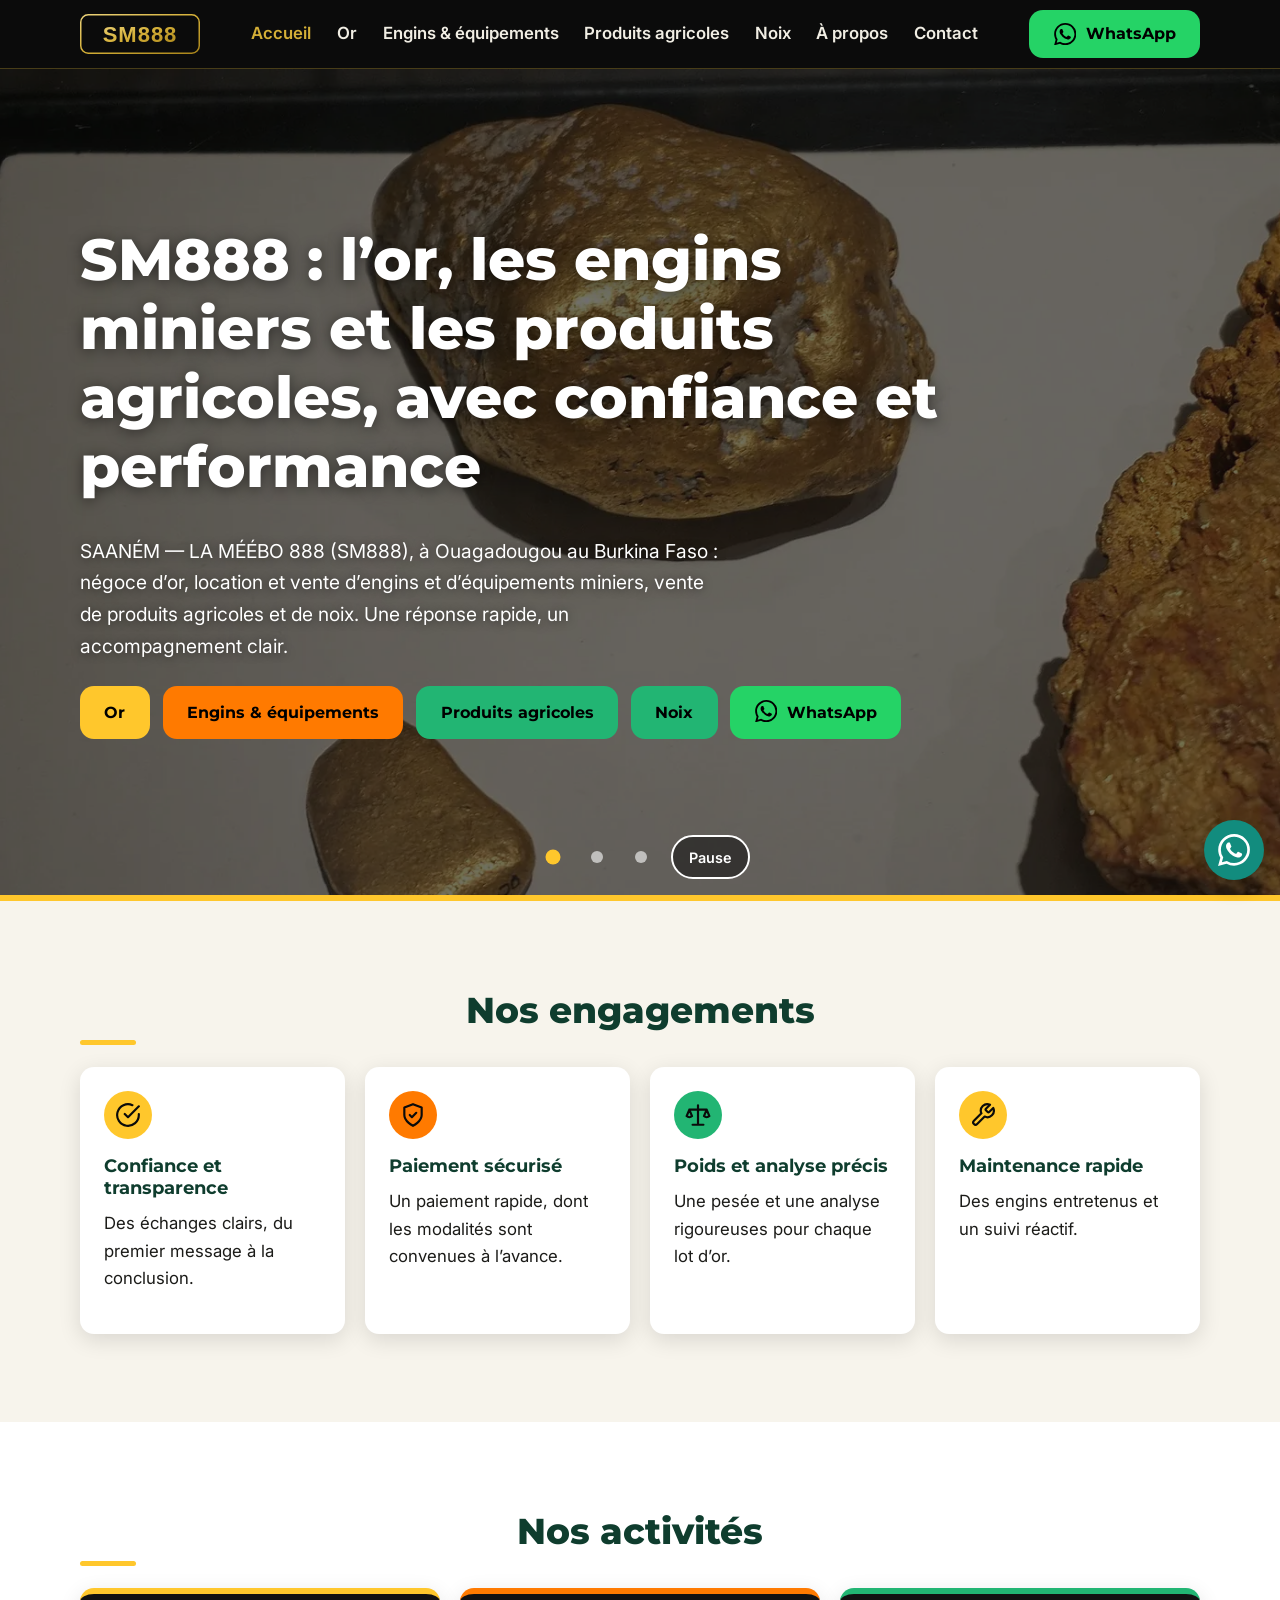
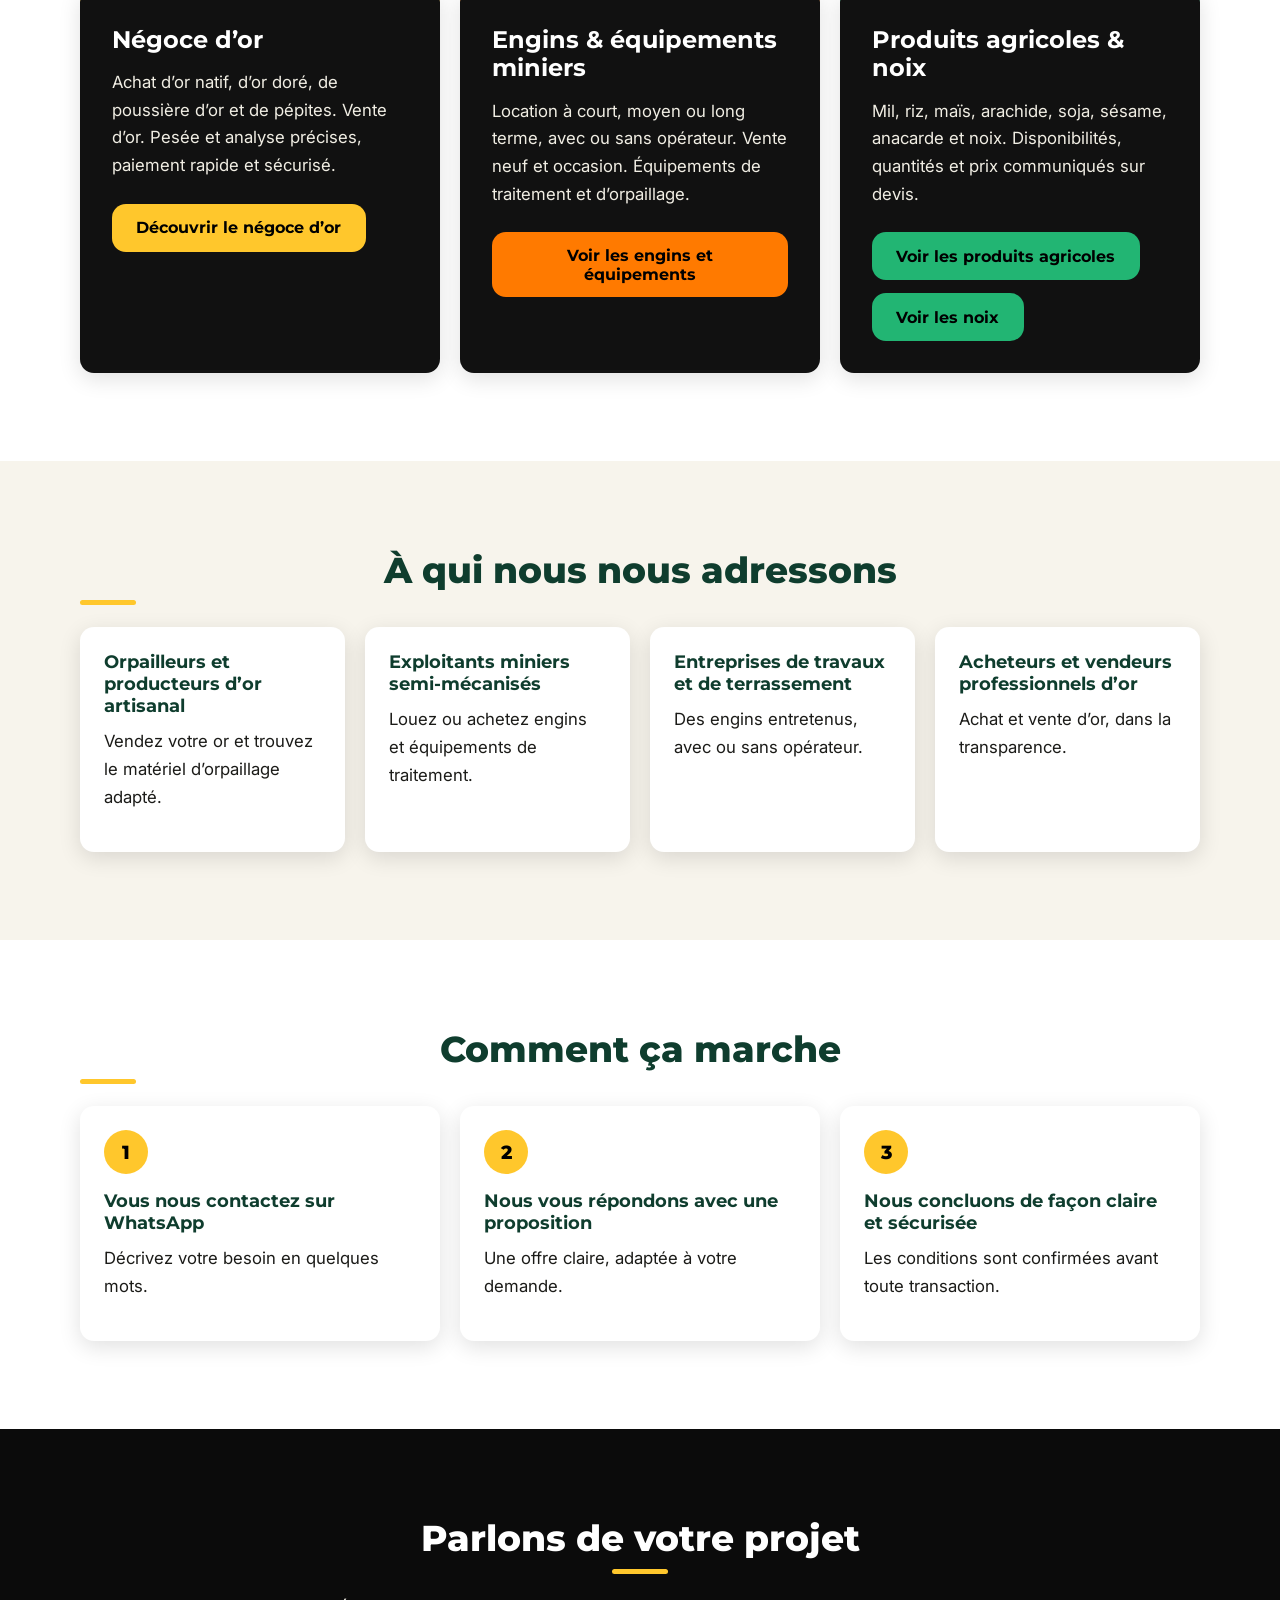
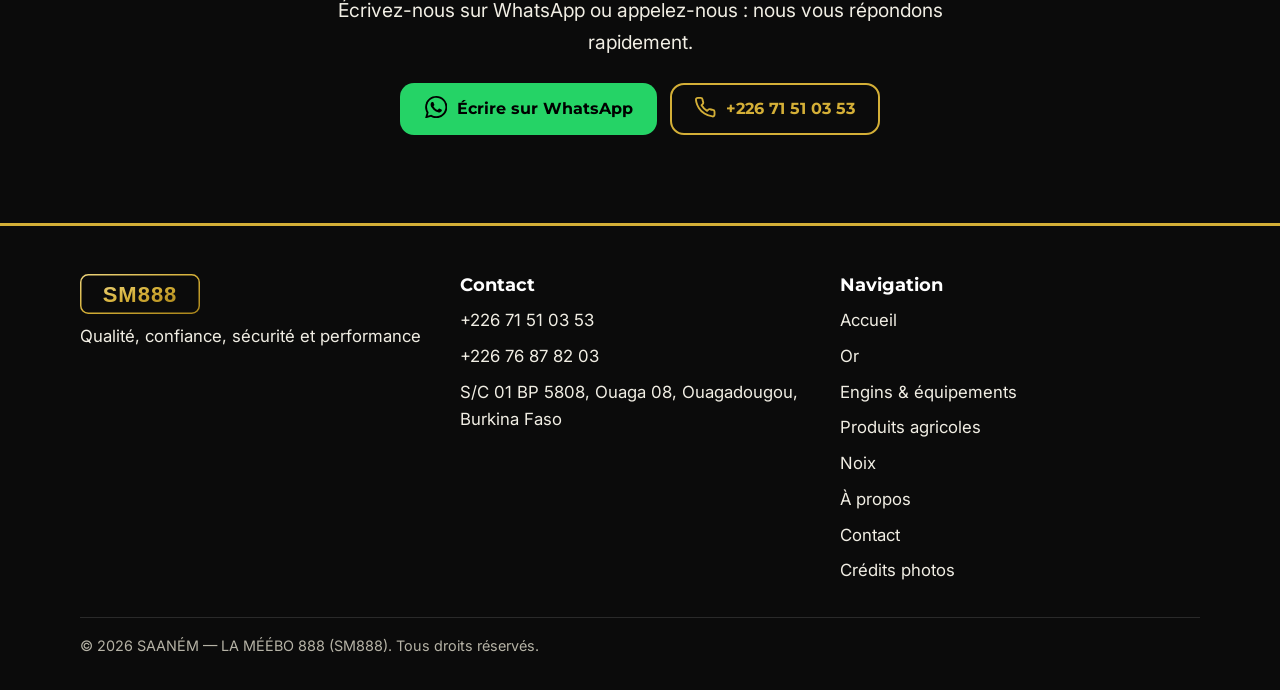
==== commit 1ffb9fe1: "Prépare le site pour l'indexation Google sur « SM888 » - Accueil : nom SM888 et localisation dans le" ====
--- a/index.html
+++ b/index.html
@@ -5,17 +5,21 @@
 <meta name="viewport" content="width=device-width,initial-scale=1">
 <title>SM888 — Or, engins miniers et produits agricoles à Ouagadougou</title>
 <meta name="description" content="SAANÉM — LA MÉÉBO 888 (SM888) : achat et vente d’or, engins et équipements miniers, produits agricoles et noix à Ouagadougou.">
+<link rel="canonical" href="https://sm888.vercel.app/">
 <meta property="og:title" content="SM888 — Or, engins miniers et produits agricoles à Ouagadougou">
 <meta property="og:description" content="SAANÉM — LA MÉÉBO 888 (SM888) : achat et vente d’or, engins et équipements miniers, produits agricoles et noix à Ouagadougou.">
 <meta property="og:type" content="website">
 <meta property="og:locale" content="fr_FR">
-<meta property="og:image" content="assets/img/og.webp">
+<meta property="og:url" content="https://sm888.vercel.app/">
+<meta property="og:site_name" content="SM888">
+<meta property="og:image" content="https://sm888.vercel.app/assets/img/og.webp">
+<meta name="twitter:card" content="summary_large_image">
 <link rel="icon" href="assets/favicon.svg" type="image/svg+xml">
 <link rel="preconnect" href="https://fonts.googleapis.com">
 <link rel="preconnect" href="https://fonts.gstatic.com" crossorigin>
 <link rel="stylesheet" href="https://fonts.googleapis.com/css2?family=Inter:wght@400;600&family=Montserrat:wght@700;800&display=swap">
 <link rel="stylesheet" href="css/style.css">
-<script type="application/ld+json">{"@context":"https://schema.org","@type":"LocalBusiness","name":"SAANÉM — LA MÉÉBO 888 (SM888)","description":"Négoce d’or, engins et équipements miniers, vente de produits agricoles et de noix.","telephone":["+22671510353","+22676878203"],"address":{"@type":"PostalAddress","streetAddress":"S/C 01 BP 5808, Ouaga 08","addressLocality":"Ouagadougou","addressCountry":"BF"}}</script>
+<script type="application/ld+json">{"@context":"https://schema.org","@graph":[{"@type":"WebSite","@id":"https://sm888.vercel.app/#site","url":"https://sm888.vercel.app/","name":"SM888","alternateName":["SAANÉM LA MÉÉBO 888","SM 888"],"inLanguage":"fr","publisher":{"@id":"https://sm888.vercel.app/#entreprise"}},{"@type":"LocalBusiness","@id":"https://sm888.vercel.app/#entreprise","url":"https://sm888.vercel.app/","name":"SM888","alternateName":["SAANÉM — LA MÉÉBO 888","SAANÉM LA MÉÉBO 888","SM 888"],"description":"Négoce d’or, engins et équipements miniers, vente de produits agricoles et de noix à Ouagadougou, au Burkina Faso.","logo":"https://sm888.vercel.app/assets/logo.svg","image":"https://sm888.vercel.app/assets/img/og.webp","telephone":["+22671510353","+22676878203"],"address":{"@type":"PostalAddress","streetAddress":"S/C 01 BP 5808, Ouaga 08","addressLocality":"Ouagadougou","addressCountry":"BF"},"areaServed":{"@type":"Country","name":"Burkina Faso"}}]}</script>
 </head>
 <body>
 <a class="skip" href="#main">Aller au contenu</a>
@@ -24,12 +28,12 @@
 <section class="hero hero-show dark" aria-label="Nos activités en images">
 <div class="slides">
 <img class="on" src="assets/img/hero-accueil-1.webp" width="1600" height="900" alt="" fetchpriority="high">
-<img src="assets/img/hero-accueil-2.webp" width="1600" height="900" alt="" loading="lazy">
-<img src="assets/img/hero-accueil-3.webp" width="1600" height="900" alt="" loading="lazy">
+<img src="assets/img/hero-accueil-bf2.jpeg" width="1600" height="900" alt="" loading="lazy">
+<img src="assets/img/hero-accueil-bf1.jpeg" width="1600" height="900" alt="" loading="lazy">
 </div>
 <div class="wrap">
-<h1>L’or, les engins miniers et les produits agricoles, avec confiance et performance</h1>
-<p class="lead">Négoce d’or, location et vente d’engins et d’équipements miniers, vente de produits agricoles et de noix. Une réponse rapide, un accompagnement clair.</p>
+<h1>SM888 : l’or, les engins miniers et les produits agricoles, avec confiance et performance</h1>
+<p class="lead">SAANÉM — LA MÉÉBO 888 (SM888), à Ouagadougou au Burkina Faso : négoce d’or, location et vente d’engins et d’équipements miniers, vente de produits agricoles et de noix. Une réponse rapide, un accompagnement clair.</p>
 <div class="actions">
 <a class="btn btn-c" style="--c:var(--vif-or)" href="or.html">Or</a>
 <a class="btn btn-c" style="--c:var(--vif-orange)" href="engins.html">Engins &amp; équipements</a>
--- a/css/style.css
+++ b/css/style.css
@@ -103,6 +103,7 @@
 .dots button::after{content:"";width:12px;height:12px;border-radius:50%;background:rgba(255,255,255,.6)}.dots button[aria-current=true]::after{background:var(--vif-or);transform:scale(1.25)}
 .pause{min-height:44px;padding:0 1rem;border-radius:99px;border:2px solid #fff;background:rgba(11,11,11,.5);color:#fff;font:600 var(--t-s) var(--fb);cursor:pointer}
 @media(min-width:768px){.show-ctl{bottom:16px}}
+@media(max-width:767px){.hero-show{padding-block:1.5rem 140px}}
 .btn-c{background:var(--c);color:#000}
 .badge.loc{background:var(--vif-orange);color:#000}.badge.vte{background:var(--vif-vert);color:#000}
 .split{display:grid;gap:2rem;grid-template-columns:repeat(auto-fit,minmax(min(100%,320px),1fr));align-items:center}
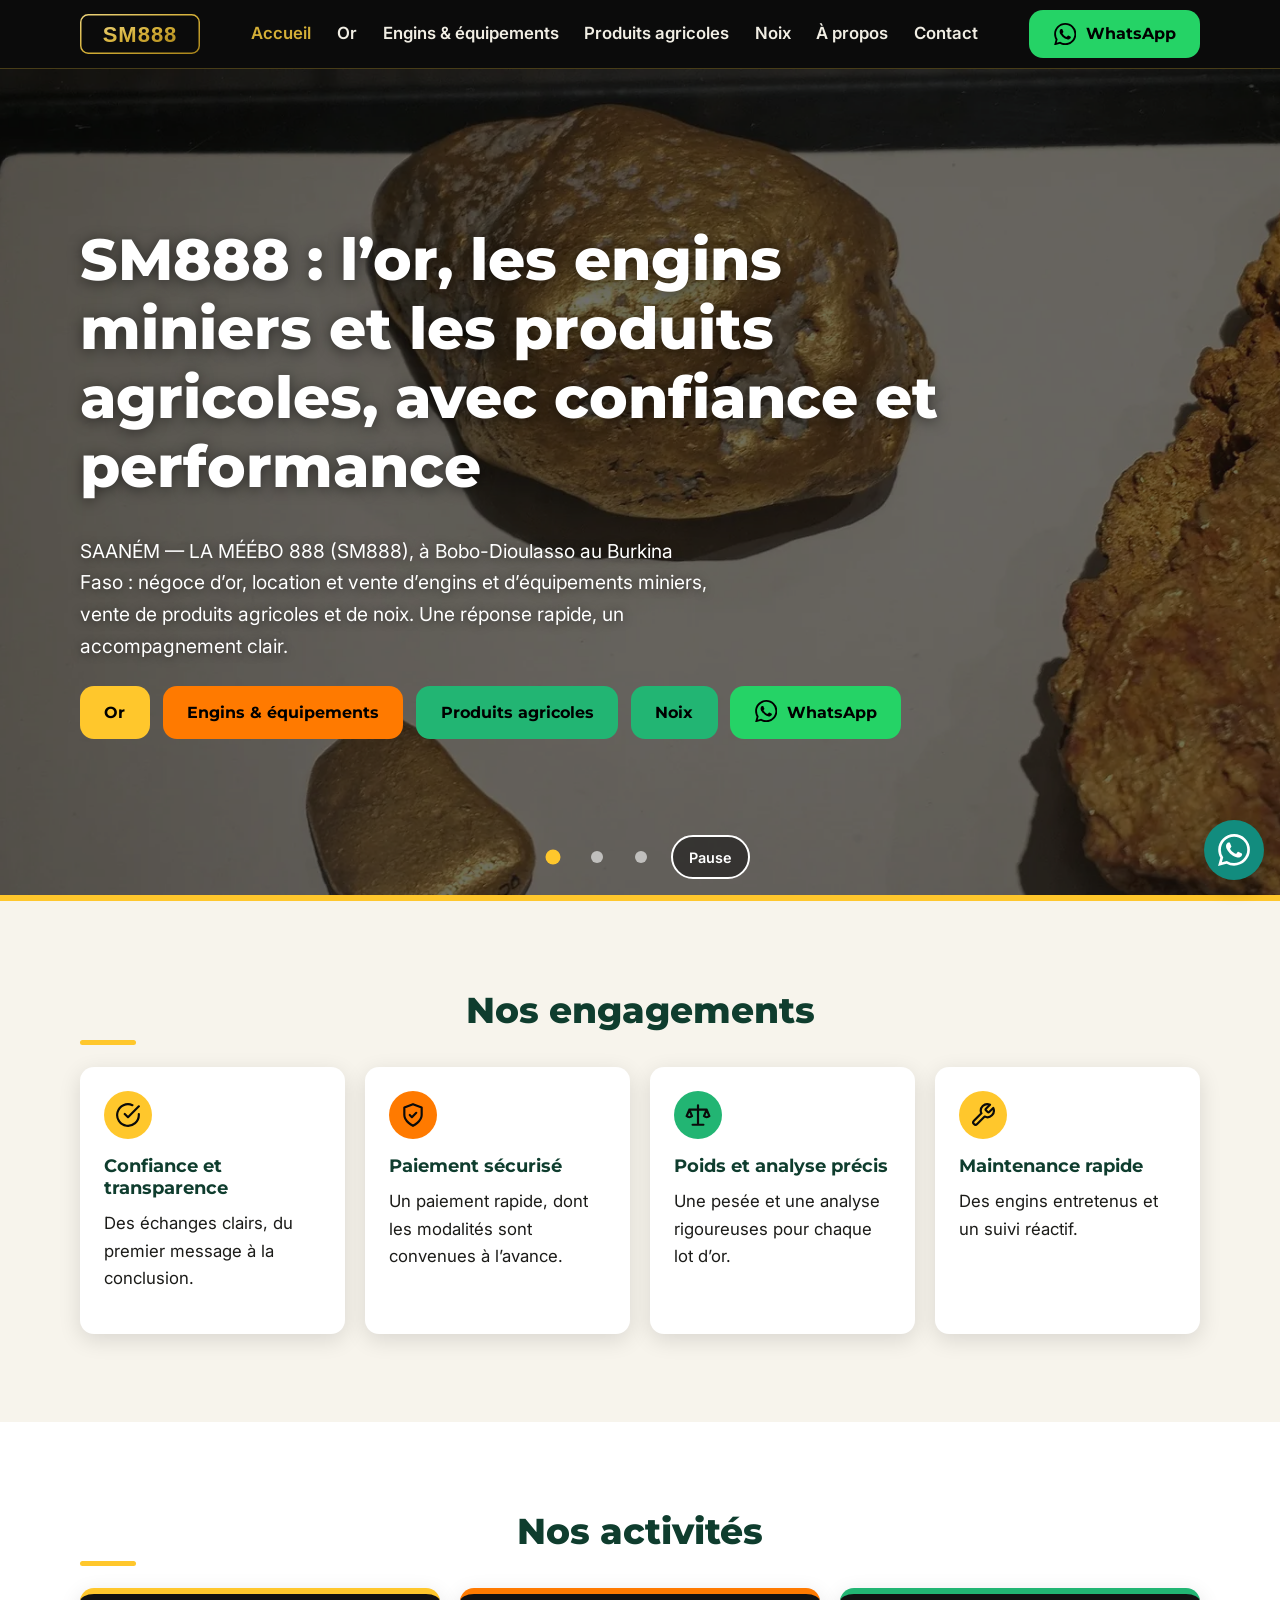
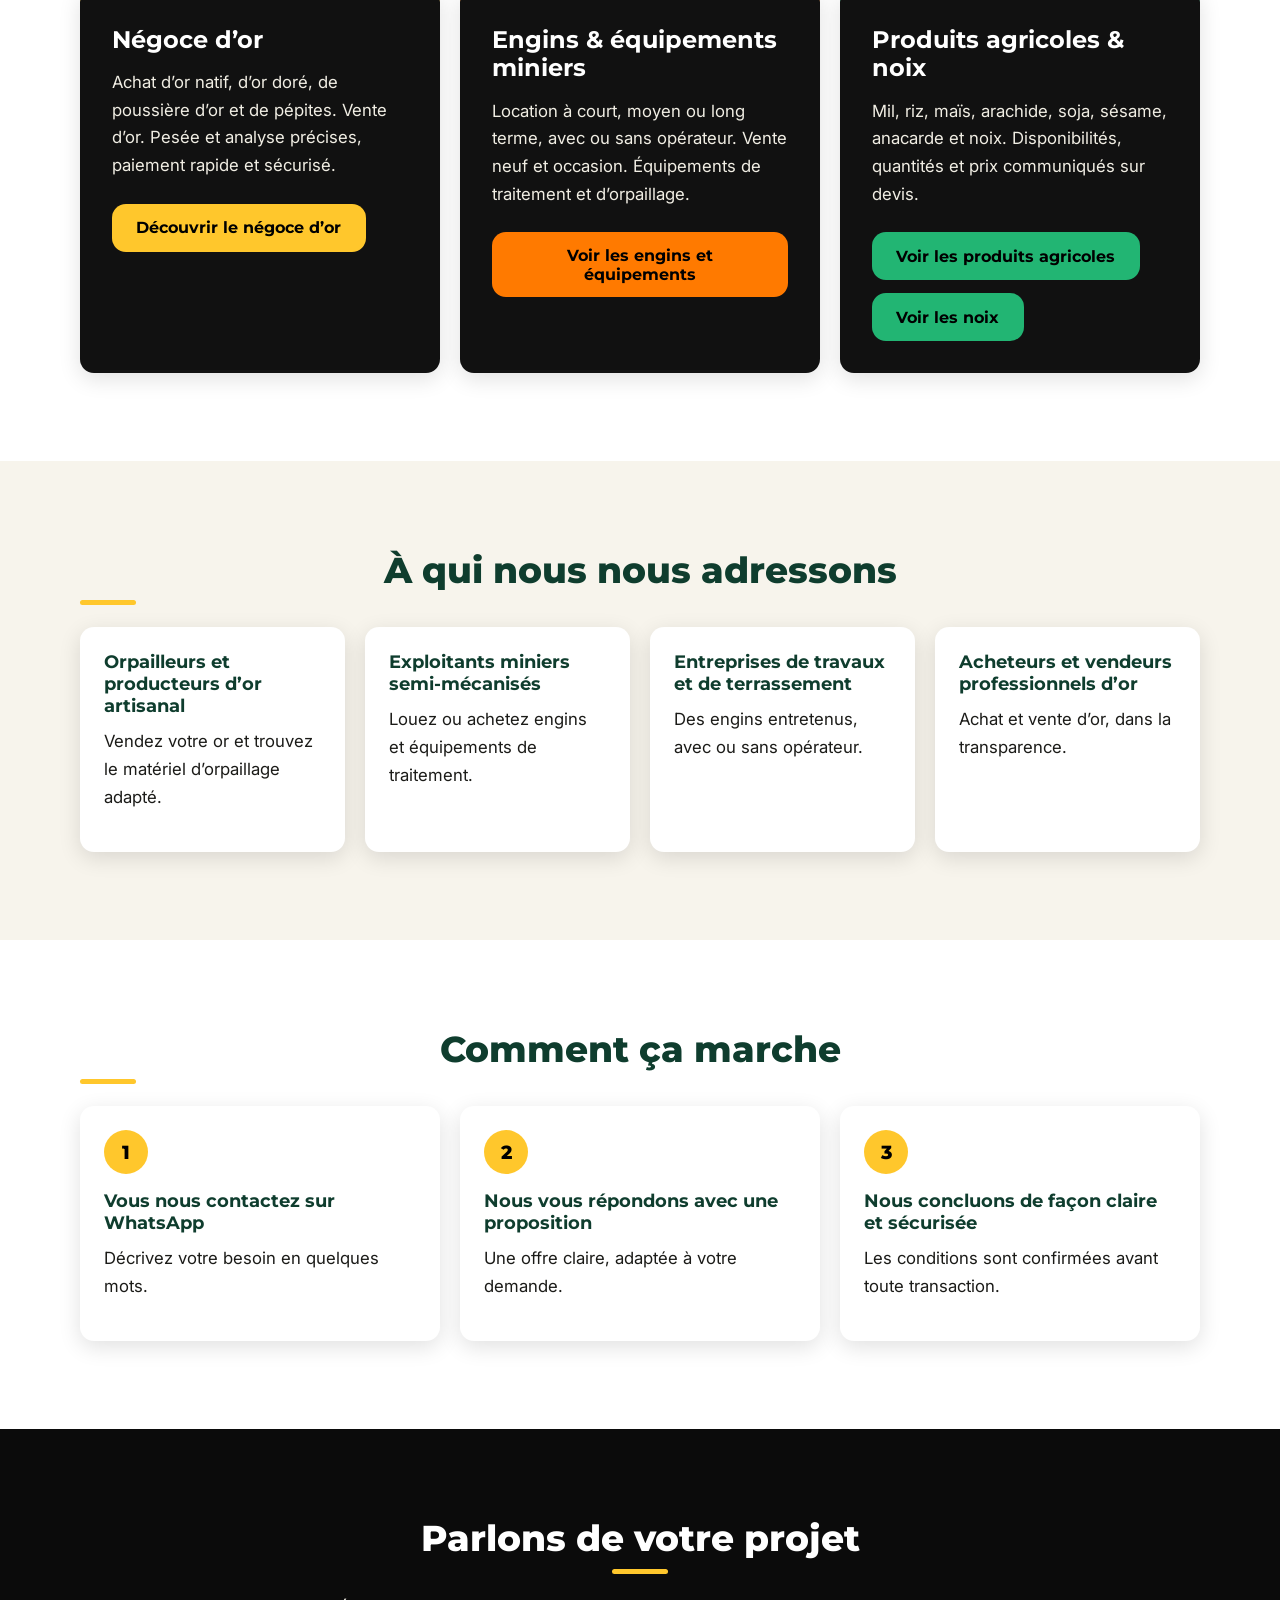
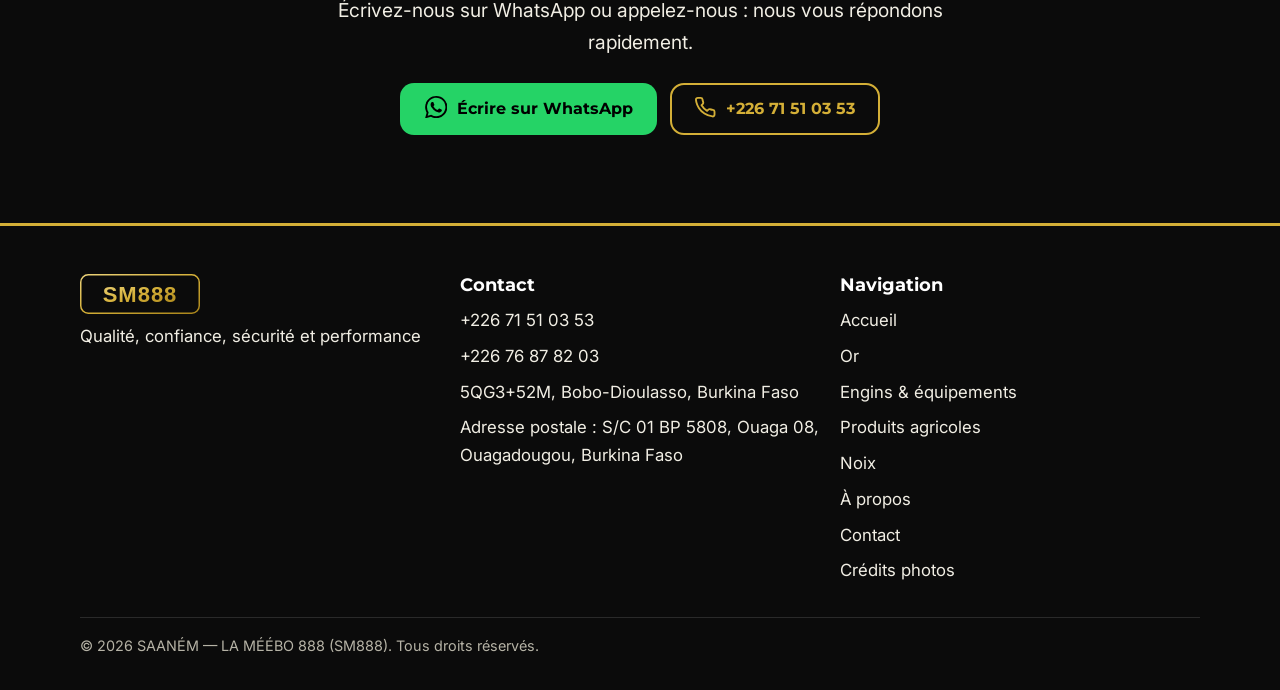
==== commit 2707348e: "bobo commit" ====
--- a/index.html
+++ b/index.html
@@ -3,11 +3,11 @@
 <head>
 <meta charset="utf-8">
 <meta name="viewport" content="width=device-width,initial-scale=1">
-<title>SM888 — Or, engins miniers et produits agricoles à Ouagadougou</title>
-<meta name="description" content="SAANÉM — LA MÉÉBO 888 (SM888) : achat et vente d’or, engins et équipements miniers, produits agricoles et noix à Ouagadougou.">
+<title>SM888 — Or, engins miniers et produits agricoles à Bobo-Dioulasso</title>
+<meta name="description" content="SAANÉM — LA MÉÉBO 888 (SM888) : achat et vente d’or, engins et équipements miniers, produits agricoles et noix à Bobo-Dioulasso.">
 <link rel="canonical" href="https://sm888.vercel.app/">
-<meta property="og:title" content="SM888 — Or, engins miniers et produits agricoles à Ouagadougou">
-<meta property="og:description" content="SAANÉM — LA MÉÉBO 888 (SM888) : achat et vente d’or, engins et équipements miniers, produits agricoles et noix à Ouagadougou.">
+<meta property="og:title" content="SM888 — Or, engins miniers et produits agricoles à Bobo-Dioulasso">
+<meta property="og:description" content="SAANÉM — LA MÉÉBO 888 (SM888) : achat et vente d’or, engins et équipements miniers, produits agricoles et noix à Bobo-Dioulasso.">
 <meta property="og:type" content="website">
 <meta property="og:locale" content="fr_FR">
 <meta property="og:url" content="https://sm888.vercel.app/">
@@ -19,7 +19,7 @@
 <link rel="preconnect" href="https://fonts.gstatic.com" crossorigin>
 <link rel="stylesheet" href="https://fonts.googleapis.com/css2?family=Inter:wght@400;600&family=Montserrat:wght@700;800&display=swap">
 <link rel="stylesheet" href="css/style.css">
-<script type="application/ld+json">{"@context":"https://schema.org","@graph":[{"@type":"WebSite","@id":"https://sm888.vercel.app/#site","url":"https://sm888.vercel.app/","name":"SM888","alternateName":["SAANÉM LA MÉÉBO 888","SM 888"],"inLanguage":"fr","publisher":{"@id":"https://sm888.vercel.app/#entreprise"}},{"@type":"LocalBusiness","@id":"https://sm888.vercel.app/#entreprise","url":"https://sm888.vercel.app/","name":"SM888","alternateName":["SAANÉM — LA MÉÉBO 888","SAANÉM LA MÉÉBO 888","SM 888"],"description":"Négoce d’or, engins et équipements miniers, vente de produits agricoles et de noix à Ouagadougou, au Burkina Faso.","logo":"https://sm888.vercel.app/assets/logo.svg","image":"https://sm888.vercel.app/assets/img/og.webp","telephone":["+22671510353","+22676878203"],"address":{"@type":"PostalAddress","streetAddress":"S/C 01 BP 5808, Ouaga 08","addressLocality":"Ouagadougou","addressCountry":"BF"},"areaServed":{"@type":"Country","name":"Burkina Faso"}}]}</script>
+<script type="application/ld+json">{"@context":"https://schema.org","@graph":[{"@type":"WebSite","@id":"https://sm888.vercel.app/#site","url":"https://sm888.vercel.app/","name":"SM888","alternateName":["SAANÉM LA MÉÉBO 888","SM 888"],"inLanguage":"fr","publisher":{"@id":"https://sm888.vercel.app/#entreprise"}},{"@type":"LocalBusiness","@id":"https://sm888.vercel.app/#entreprise","url":"https://sm888.vercel.app/","name":"SM888","alternateName":["SAANÉM — LA MÉÉBO 888","SAANÉM LA MÉÉBO 888","SM 888"],"description":"Négoce d’or, engins et équipements miniers, vente de produits agricoles et de noix à Bobo-Dioulasso, au Burkina Faso.","logo":"https://sm888.vercel.app/assets/logo.svg","image":"https://sm888.vercel.app/assets/img/og.webp","telephone":["+22671510353","+22676878203"],"address":{"@type":"PostalAddress","streetAddress":"5QG3+52M","addressLocality":"Bobo-Dioulasso","addressRegion":"Hauts-Bassins","addressCountry":"BF"},"geo":{"@type":"GeoCoordinates","latitude":11.175463,"longitude":-4.247455},"hasMap":"https://www.google.com/maps/search/?api=1&query=11.175463,-4.247455","areaServed":{"@type":"Country","name":"Burkina Faso"}}]}</script>
 </head>
 <body>
 <a class="skip" href="#main">Aller au contenu</a>
@@ -33,7 +33,7 @@
 </div>
 <div class="wrap">
 <h1>SM888 : l’or, les engins miniers et les produits agricoles, avec confiance et performance</h1>
-<p class="lead">SAANÉM — LA MÉÉBO 888 (SM888), à Ouagadougou au Burkina Faso : négoce d’or, location et vente d’engins et d’équipements miniers, vente de produits agricoles et de noix. Une réponse rapide, un accompagnement clair.</p>
+<p class="lead">SAANÉM — LA MÉÉBO 888 (SM888), à Bobo-Dioulasso au Burkina Faso : négoce d’or, location et vente d’engins et d’équipements miniers, vente de produits agricoles et de noix. Une réponse rapide, un accompagnement clair.</p>
 <div class="actions">
 <a class="btn btn-c" style="--c:var(--vif-or)" href="or.html">Or</a>
 <a class="btn btn-c" style="--c:var(--vif-orange)" href="engins.html">Engins &amp; équipements</a>
